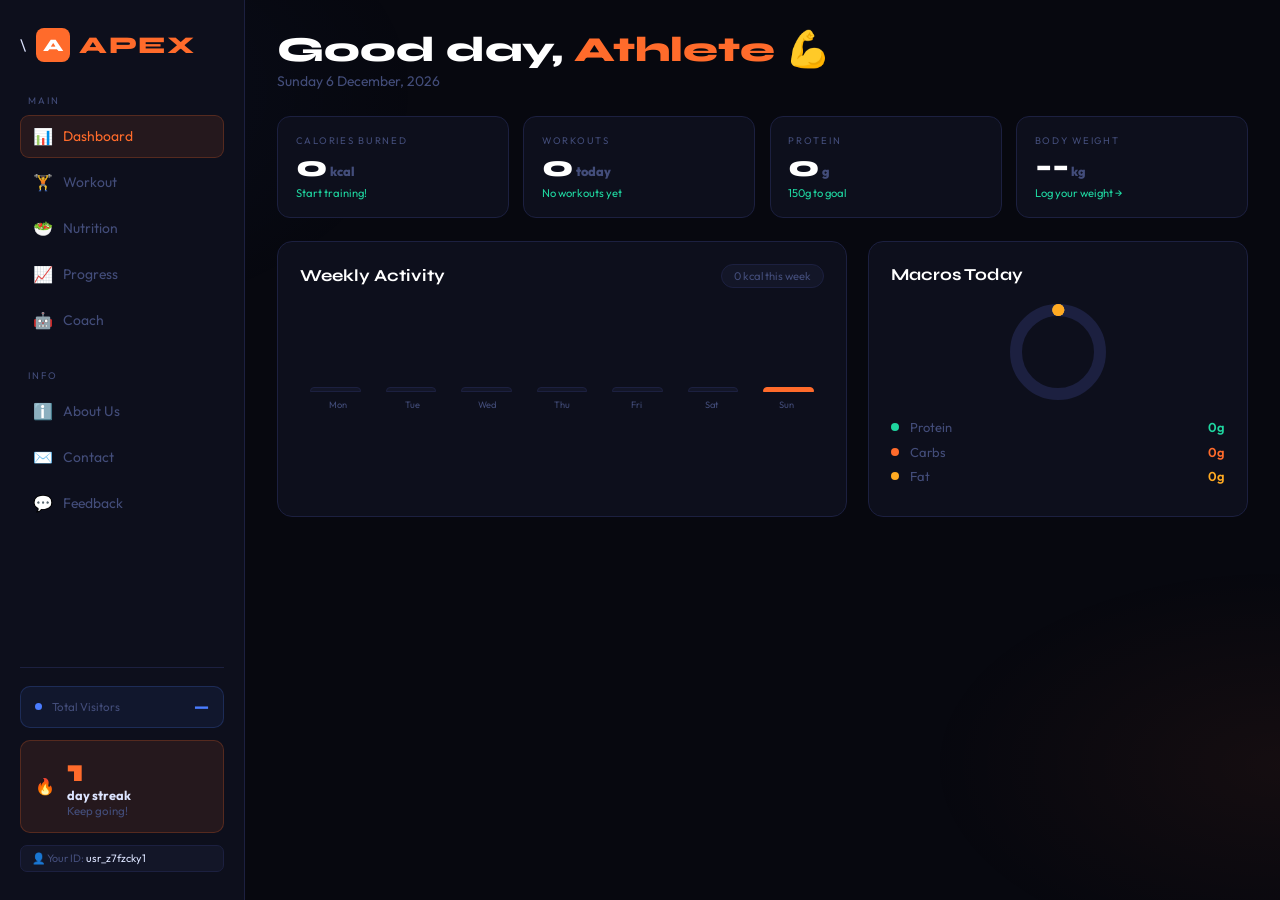
==== index.html @ ffc9f598 "Rename Apex.html to index.html" ====
<!DOCTYPE html>
<html lang="en">

<head>
  <meta charset="UTF-8">
  <meta name="viewport" content="width=device-width,initial-scale=1.0">
  <title>APEX — Fitness Tracker</title>
  <link
    href="https://fonts.googleapis.com/css2?family=Syne:wght@700;800&family=Outfit:wght@300;400;500;600&display=swap"
    rel="stylesheet">
  <link rel="stylesheet" href="Apex.css"> 
</head>

<body>

  <div class="mob-bar">
    <div class="mob-logo">APEX</div>
    <button class="mob-btn" onclick="toggleSb()">☰</button>
  </div>
  <div class="overlay" id="overlay" onclick="toggleSb()"></div>

  <div class="app">
    <aside class="sb" id="sb">
      <div class="logo">
        \
        <div class="logo-box">A</div>
        <div class="logo-txt">APEX</div>
      </div>

      <div class="nav-grp">
        <div class="nav-lbl">Main</div>
        <div class="ni on" onclick="go('dash',this)"><span class="ni-ico">📊</span>Dashboard</div>
        <div class="ni" onclick="go('workout',this)"><span class="ni-ico">🏋️</span>Workout</div>
        <div class="ni" onclick="go('nutrition',this)"><span class="ni-ico">🥗</span>Nutrition</div>
        <div class="ni" onclick="go('progress',this)"><span class="ni-ico">📈</span>Progress</div>
        <div class="ni" onclick="go('coach',this)"><span class="ni-ico">🤖</span>Coach</div>
      </div>
      <div class="nav-grp">
        <div class="nav-lbl">Info</div>
        <div class="ni" onclick="go('about',this)"><span class="ni-ico">ℹ️</span>About Us</div>
        <div class="ni" onclick="go('contact',this)"><span class="ni-ico">✉️</span>Contact</div>
        <div class="ni" onclick="go('feedback',this)"><span class="ni-ico">💬</span>Feedback</div>
      </div>

      <div class="sb-footer">
        <!-- Visitor Counter -->
        <div class="vis-box">
          <div class="vis-dot"></div>
          <div style="flex:1;font-size:.72rem;">Total Visitors</div>
          <div class="vis-num" id="visCount">—</div>
        </div>
        <!-- Streak -->
        <div class="streak-box">
          <div>🔥</div>
          <div>
            <div class="streak-num" id="streakNum">0</div>
            <div class="streak-info"><strong>day streak</strong>Keep going!</div>
          </div>
        </div>
        <!-- User ID tag -->
        <div class="user-tag">👤 Your ID: <span id="userIdTag">...</span></div>
      </div>
    </aside>

    <main class="main">

      <!-- ═══════ DASHBOARD ═══════ -->
      <div class="page on" id="pg-dash">
        <div class="pg-title">Good day, <em>Athlete</em> 💪</div>
        <div class="pg-sub" id="dashDate"></div>
        <div class="stats4">
          <div class="sc">
            <div class="sc-lbl">Calories Burned</div>
            <div class="sc-val" id="sc-cal">0<span class="u"> kcal</span></div>
            <div class="sc-note" id="sc-cal-n">Start training!</div>
          </div>
          <div class="sc">
            <div class="sc-lbl">Workouts</div>
            <div class="sc-val" id="sc-wo">0<span class="u"> today</span></div>
            <div class="sc-note" id="sc-wo-n">No workouts yet</div>
          </div>
          <div class="sc">
            <div class="sc-lbl">Protein</div>
            <div class="sc-val" id="sc-prot">0<span class="u"> g</span></div>
            <div class="sc-note" id="sc-prot-n">150g to goal</div>
          </div>
          <div class="sc">
            <div class="sc-lbl">Body Weight</div>
            <div class="sc-val" id="sc-bw">--<span class="u"> kg</span></div>
            <div class="sc-note">Log your weight →</div>
          </div>
        </div>
        <div class="dash2">
          <div class="card">
            <div class="sec-hd">
              <div class="sec-title">Weekly Activity</div><span class="badge" id="weekTotal">0 kcal</span>
            </div>
            <div class="bars" id="weekBars"></div>
            <div class="day-row">
              <span>Mon</span><span>Tue</span><span>Wed</span><span>Thu</span><span>Fri</span><span>Sat</span><span>Sun</span>
            </div>
          </div>
          <div class="card">
            <div class="sec-title" style="margin-bottom:.75rem;">Macros Today</div>
            <div style="display:flex;justify-content:center;"><svg id="macroRing" width="110" height="110"
                viewBox="0 0 110 110"></svg></div>
            <div id="ringLabels" style="margin-top:.75rem;"></div>
          </div>
        </div>
      </div>

      <!-- ═══════ WORKOUT ═══════ -->
      <div class="page" id="pg-workout">
        <div class="pg-title">Workout <em>Log</em></div>
        <div class="pg-sub">Track exercises, sets, reps and weights</div>
        <div class="wg">
          <div class="card">
            <div class="sec-title" style="margin-bottom:1rem;">Add Exercise</div>
            <input class="inp" id="exName" placeholder="Exercise name (e.g. Bench Press)" list="exL"
              style="margin-bottom:.7rem;">
            <datalist id="exL">
              <option value="Bench Press">
              <option value="Squat">
              <option value="Deadlift">
              <option value="Pull-Up">
              <option value="Push-Up">
              <option value="Shoulder Press">
              <option value="Barbell Row">
              <option value="Running">
              <option value="Cycling">
              <option value="Plank">
            </datalist>
            <div class="g2" style="margin-bottom:.7rem;">
              <div><label class="lbl">Sets</label><input class="inp" id="exSets" type="number" placeholder="3" min="1">
              </div>
              <div><label class="lbl">Reps</label><input class="inp" id="exReps" type="number" placeholder="10" min="1">
              </div>
            </div>
            <div class="g2" style="margin-bottom:.7rem;">
              <div><label class="lbl">Weight (kg)</label><input class="inp" id="exWt" type="number" placeholder="60"
                  min="0" step=".5"></div>
              <div><label class="lbl">Category</label><select class="inp" id="exCat">
                  <option>💪 Strength</option>
                  <option>🏃 Cardio</option>
                  <option>🧘 Flexibility</option>
                  <option>⚡ HIIT</option>
                </select></div>
            </div>
            <button class="btn" onclick="addEx()" style="width:100%;justify-content:center;">＋ Add Exercise</button>
          </div>
          <div class="card">
            <div class="sec-hd">
              <div class="sec-title">Today's Log</div><span class="badge" id="calBurn">0 kcal</span>
            </div>
            <div id="exList">
              <div style="color:var(--mut);font-size:.84rem;text-align:center;padding:2rem 0;opacity:.6;">No exercises
                logged yet 🏋️</div>
            </div>
          </div>
        </div>
        <div class="card">
          <div class="sec-title" style="margin-bottom:.875rem;">Personal Records 🏆</div>
          <div id="prGrid" style="display:grid;grid-template-columns:repeat(auto-fill,minmax(130px,1fr));gap:.7rem;">
          </div>
        </div>
      </div>

      <!-- ═══════ NUTRITION ═══════ -->
      <div class="page" id="pg-nutrition">
        <div class="pg-title">Nutrition <em>Tracker</em></div>
        <div class="pg-sub">Type any food naturally — macros calculated instantly from built-in database <span class="api-badge">⚡ Instant</span></div>



        <div class="nut5">
          <div class="nc">
            <div class="nc-ico">🔥</div>
            <div class="nc-v" id="nutCal" style="color:var(--amb);">0</div>
            <div class="nc-l">Calories</div>
          </div>
          <div class="nc">
            <div class="nc-ico">🥩</div>
            <div class="nc-v" id="nutProt" style="color:var(--grn);">0g</div>
            <div class="nc-l">Protein</div>
          </div>
          <div class="nc">
            <div class="nc-ico">🍞</div>
            <div class="nc-v" id="nutCarb" style="color:var(--ora);">0g</div>
            <div class="nc-l">Carbs</div>
          </div>
          <div class="nc">
            <div class="nc-ico">🥑</div>
            <div class="nc-v" id="nutFat" style="color:var(--amb);">0g</div>
            <div class="nc-l">Fat</div>
          </div>
          <div class="nc" style="cursor:pointer;" onclick="addWater()">
            <div class="nc-ico">💧</div>
            <div class="nc-v" id="nutWater" style="color:#38bdf8;">0L</div>
            <div class="nc-l">Water (+250ml)</div>
          </div>
        </div>

        <div class="ng2">
          <div class="card">
            <div class="sec-hd">
              <div class="sec-title">Log Meal</div><span class="badge" id="nutApiStatus">No key set</span>
            </div>

            <!-- Food search (uses API) -->
            <div class="food-search-box">
              <label class="lbl">Search food (e.g. "2 eggs", "1 cup rice", "chicken sandwich")</label>
              <div style="display:flex;gap:.5rem;">
                <input class="inp" id="foodQuery" placeholder="Type any food or dish…"
                  onkeydown="if(event.key==='Enter')searchFood()" style="flex:1;">
                <button class="btn" id="searchBtn" onclick="searchFood()" style="white-space:nowrap;">🔍 Search</button>
              </div>
              <div class="food-results" id="foodResults"></div>
            </div>

            <div style="font-size:.72rem;color:var(--mut);margin:.5rem 0 .875rem;">— or fill manually —</div>

            <input class="inp" id="mealName" placeholder="Meal name" style="margin-bottom:.7rem;" list="mealL">
            <datalist id="mealL">
              <option value="Chicken & Rice">
              <option value="Oatmeal">
              <option value="Protein Shake">
              <option value="Eggs & Toast">
              <option value="Salad">
            </datalist>
            <div class="g2" style="margin-bottom:.7rem;">
              <div><label class="lbl">Calories</label><input class="inp" id="mealCal" type="number" placeholder="350">
              </div>
              <div><label class="lbl">Protein (g)</label><input class="inp" id="mealProt" type="number"
                  placeholder="30"></div>
            </div>
            <div class="g2" style="margin-bottom:.7rem;">
              <div><label class="lbl">Carbs (g)</label><input class="inp" id="mealCarb" type="number" placeholder="40">
              </div>
              <div><label class="lbl">Fat (g)</label><input class="inp" id="mealFat" type="number" placeholder="8">
              </div>
            </div>
            <button class="btn" onclick="addMeal()" style="width:100%;justify-content:center;">＋ Log Meal</button>
          </div>

          <div class="card">
            <div class="sec-hd">
              <div class="sec-title">Today's Meals</div><span class="badge" id="mealCount">0 meals</span>
            </div>
            <div id="mealList">
              <div style="color:var(--mut);font-size:.84rem;opacity:.6;text-align:center;padding:1.5rem 0;">No meals
                logged 🥗</div>
            </div>
            <div style="margin-top:1rem;">
              <div
                style="font-size:.72rem;color:var(--mut);text-transform:uppercase;letter-spacing:.12em;margin-bottom:.65rem;">
                Macro Balance</div>
              <div id="macroBars"></div>
            </div>
          </div>
        </div>
      </div>

      <!-- ═══════ PROGRESS ═══════ -->
      <div class="page" id="pg-progress">
        <div class="pg-title">Your <em>Progress</em></div>
        <div class="pg-sub">Body weight trends and personal bests</div>
        <div class="pg2">
          <div class="card">
            <div class="sec-hd">
              <div class="sec-title">Body Weight</div><span class="badge" id="bwBadge">-- kg</span>
            </div>
            <svg id="wSvg" viewBox="0 0 360 120" style="width:100%;height:120px;" preserveAspectRatio="none"></svg>
            <div style="display:flex;gap:.7rem;margin-top:.7rem;">
              <input class="inp" id="bwInp" type="number" placeholder="Today's weight (kg)" step=".1" min="30" max="300"
                style="flex:1;">
              <button class="btn" onclick="logW()">Log</button>
            </div>
          </div>
          <div class="card">
            <div class="sec-title" style="margin-bottom:.875rem;">Personal Bests</div>
            <div id="pbList">
              <div style="color:var(--mut);font-size:.84rem;opacity:.6;">Log workouts to set records 🏆</div>
            </div>
          </div>
        </div>
        <div class="card">
          <div class="sec-hd">
            <div class="sec-title">Session History</div><span class="badge" id="totalSess">0 sessions</span>
          </div>
          <div id="sessGrid"
            style="display:grid;grid-template-columns:repeat(auto-fill,minmax(105px,1fr));gap:.7rem;margin-top:.5rem;">
          </div>
        </div>
      </div>

      <!-- ═══════ COACH ═══════ -->
      <div class="page" id="pg-coach">
        <div class="pg-title">APEX <em>Coach</em></div>
        <div class="pg-sub">Smart guidance based on your logged data</div>
        <div class="coach-wrap">
          <div class="chat-box">
            <div class="chat-hd">
              <div class="ai-av">🤖</div>
              <div>
                <div class="ai-nm">APEX Coach</div>
                <div class="ai-st">Ready to help</div>
              </div>
            </div>
            <div class="chat-msgs" id="chatMsgs">
              <div class="msg a">
                <div class="bub">Hey! I'm your APEX Coach 💪 Ask me anything about your workouts, nutrition, progress,
                  or motivation. I use your real data!</div>
                <div class="msg-t">Just now</div>
              </div>
            </div>
            <div class="qps">
              <button class="qp" onclick="ask('Give me a workout plan for today')">📋 Today's plan</button>
              <button class="qp" onclick="ask('How is my nutrition today?')">🥗 Nutrition check</button>
              <button class="qp" onclick="ask('How can I improve my progress?')">📈 Tips</button>
              <button class="qp" onclick="ask('Motivate me!')">🔥 Motivate me</button>
              <button class="qp" onclick="ask('Am I drinking enough water?')">💧 Water check</button>
              <button class="qp" onclick="ask('What is my strongest exercise?')">🏆 Strongest lift</button>
            </div>
            <div class="chat-inp-row">
              <input id="chatInp" placeholder="Ask your coach…" onkeydown="if(event.key==='Enter')ask()">
              <button class="send-btn" onclick="ask()">➤</button>
            </div>
          </div>
          <div style="display:flex;flex-direction:column;gap:1rem;">
            <div class="tip-card">
              <div class="tip-lbl">💡 Daily Tip</div>
              <div class="tip-txt" id="dailyTip">Loading…</div>
            </div>
            <div class="card">
              <div
                style="font-size:.65rem;letter-spacing:.15em;color:var(--mut);text-transform:uppercase;margin-bottom:.75rem;">
                Today's Checklist</div>
              <div id="checks"></div>
            </div>
            <div class="card-sm">
              <div
                style="font-size:.65rem;letter-spacing:.15em;color:var(--mut);text-transform:uppercase;margin-bottom:.55rem;">
                Quick Stats</div>
              <div id="quickStats" style="font-size:.77rem;color:var(--mut);line-height:2.1;"></div>
            </div>
          </div>
        </div>
      </div>

      <!-- ═══════ ABOUT ═══════ -->
      <div class="page" id="pg-about">
        <div class="ah">
          <div class="ah-tag">🚀 Chitkara University · BE 2025</div>
          <div class="ah-title">Train Smarter,<br><em>Achieve More</em></div>
          <div class="ah-sub">APEX is a complete fitness tracking platform combining workout logging, smart nutrition
            analysis powered by real food APIs, body weight monitoring, and an intelligent coach.</div>
        </div>
        <div class="ab2">
          <div class="card">
            <div style="font-size:1.8rem;margin-bottom:.7rem;">🎯</div>
            <div class="sec-title" style="margin-bottom:.65rem;">Our Objective</div>
            <p style="font-size:.84rem;color:var(--mut);line-height:1.75;">APEX was built to make elite fitness tracking
              accessible to everyone. By keeping workouts, nutrition, and insights in one place, you identify patterns,
              break plateaus, and hit goals faster — without needing a personal trainer.</p>
          </div>
          <div class="card">
            <div style="font-size:1.8rem;margin-bottom:.7rem;">⚡</div>
            <div class="sec-title" style="margin-bottom:.65rem;">What Makes APEX Different</div>
            <div style="display:flex;flex-direction:column;gap:.6rem;">
              <div style="display:flex;gap:.7rem;font-size:.81rem;color:var(--mut);align-items:flex-start;">
                <div
                  style="width:7px;height:7px;border-radius:50%;background:var(--ora);margin-top:.38rem;flex-shrink:0;">
                </div>
                <div><strong style="color:var(--txt);">AI Nutrition Engine</strong> — Type "2 eggs and toast" and macros auto-fill instantly via Claude AI.</div>
              </div>
              <div style="display:flex;gap:.7rem;font-size:.81rem;color:var(--mut);align-items:flex-start;">
                <div
                  style="width:7px;height:7px;border-radius:50%;background:var(--ora);margin-top:.38rem;flex-shrink:0;">
                </div>
                <div><strong style="color:var(--txt);">Per-User Data</strong> — Each user has isolated data via a unique
                  browser ID.</div>
              </div>
              <div style="display:flex;gap:.7rem;font-size:.81rem;color:var(--mut);align-items:flex-start;">
                <div
                  style="width:7px;height:7px;border-radius:50%;background:var(--ora);margin-top:.38rem;flex-shrink:0;">
                </div>
                <div><strong style="color:var(--txt);">Live Visitor Count</strong> — Real-time global visitor counter
                  via CounterAPI.</div>
              </div>
              <div style="display:flex;gap:.7rem;font-size:.81rem;color:var(--mut);align-items:flex-start;">
                <div
                  style="width:7px;height:7px;border-radius:50%;background:var(--ora);margin-top:.38rem;flex-shrink:0;">
                </div>
                <div><strong style="color:var(--txt);">Privacy First</strong> — No account, no signup. All data stays in
                  your browser.</div>
              </div>
            </div>
          </div>
        </div>
        <div class="sec-title" style="margin-bottom:.9rem;">Core Features</div>
        <div class="feat6">
          <div class="fc">
            <div class="fc-ico">📊</div>
            <div class="fc-ttl">Smart Dashboard</div>
            <div class="fc-dsc">Live stats for calories, workouts, protein, and body weight updated as you log.</div>
          </div>
          <div class="fc">
            <div class="fc-ico">🏋️</div>
            <div class="fc-ttl">Workout Logger</div>
            <div class="fc-dsc">Log any exercise with sets, reps, weight. Auto-estimates calories, tracks PRs.</div>
          </div>
          <div class="fc">
            <div class="fc-ico">🥗</div>
            <div class="fc-ttl">Auto-Nutrition</div>
            <div class="fc-dsc">Powered by Claude AI — type natural language and get instant macro breakdowns.</div>
          </div>
          <div class="fc">
            <div class="fc-ico">📈</div>
            <div class="fc-ttl">Progress Analytics</div>
            <div class="fc-dsc">Weight trend chart, personal best leaderboard, and session history.</div>
          </div>
          <div class="fc">
            <div class="fc-ico">🤖</div>
            <div class="fc-ttl">Smart Coach</div>
            <div class="fc-dsc">Rule-based coach that reads your real data and gives personalised advice.</div>
          </div>
          <div class="fc">
            <div class="fc-ico">👥</div>
            <div class="fc-ttl">Visitor Counter</div>
            <div class="fc-dsc">Real-time global visit count via CounterAPI. Each user gets isolated data.</div>
          </div>
        </div>
        <div class="sec-title" style="margin-bottom:.9rem;">The Team</div>
        <div class="team2">
          <div class="tc">
            <div class="tc-av" style="background:var(--ora);">L</div>
            <div class="tc-nm">Lakshay</div>
            <div class="tc-role">Developer · Co-Founder</div>
            <div class="tc-desc">Chitkara University, BE 2025. UI architecture, API integration, and core tracking.
            </div>
          </div>
          <div class="tc">
            <div class="tc-av" style="background:var(--blu);">K</div>
            <div class="tc-nm">Keshav</div>
            <div class="tc-role">Developer · Co-Founder</div>
            <div class="tc-desc">Chitkara University, BE 2025. Nutrition engine, progress analytics, and data layer.
            </div>
          </div>
        </div>
      </div>

      <!-- ═══════ CONTACT ═══════ -->
      <div class="page" id="pg-contact">
        <div class="pg-title">Contact <em>Us</em></div>
        <div class="pg-sub">Questions, bugs, or ideas — we'd love to hear from you</div>
        <div class="cg">
          <div class="card">
            <div class="sec-title" style="margin-bottom:1rem;">Reach Out Directly</div>
            <div class="cperson">
              <div class="c-av" style="background:var(--ora);">L</div>
              <div style="flex:1;">
                <div class="c-nm">Lakshay</div>
                <div class="c-role">Developer & Co-Founder</div><a class="c-mail"
                  href="mailto:lakshay1143.be25@chitkarauniversity.edu.in">lakshay1143.be25@chitkarauniversity.edu.in</a>
              </div>
              <a class="btn" href="mailto:lakshay1143.be25@chitkarauniversity.edu.in"
                style="text-decoration:none;font-size:.78rem;padding:.55rem 1rem;">✉ Email</a>
            </div>
            <div class="cperson">
              <div class="c-av" style="background:var(--blu);">K</div>
              <div style="flex:1;">
                <div class="c-nm">Keshav</div>
                <div class="c-role">Developer & Co-Founder</div><a class="c-mail"
                  href="mailto:keshav1130.be25@chitkarauniversity.edu.in">keshav1130.be25@chitkarauniversity.edu.in</a>
              </div>
              <a class="btn" href="mailto:keshav1130.be25@chitkarauniversity.edu.in"
                style="text-decoration:none;font-size:.78rem;padding:.55rem 1rem;">✉ Email</a>
            </div>
          </div>
          <div>
            <div class="ci-row">
              <div class="ci-ico">🏫</div>
              <div>
                <div class="ci-lbl">Institution</div>
                <div class="ci-val">Chitkara University</div>
                <div class="ci-sub">Bachelor of Engineering, Batch 2025</div>
              </div>
            </div>
            <div class="ci-row">
              <div class="ci-ico">⏱️</div>
              <div>
                <div class="ci-lbl">Response Time</div>
                <div class="ci-val">Within 24 hours</div>
                <div class="ci-sub">We respond to every message personally</div>
              </div>
            </div>
            <div class="ci-row">
              <div class="ci-ico">🐛</div>
              <div>
                <div class="ci-lbl">Found a Bug?</div>
                <div class="ci-val">Report It</div>
                <div class="ci-sub">Email us with a description</div>
              </div>
            </div>
            <div class="ci-row">
              <div class="ci-ico">💡</div>
              <div>
                <div class="ci-lbl">Feature Request</div>
                <div class="ci-val">We're Listening</div>
                <div class="ci-sub">Your ideas shape APEX's roadmap</div>
              </div>
            </div>
          </div>
        </div>
      </div>

      <!-- ═══════ FEEDBACK ═══════ -->
      <div class="page" id="pg-feedback">
        <div class="pg-title">Your <em>Feedback</em></div>
        <div class="pg-sub">Every opinion helps us improve APEX</div>
        <div class="fbl">
          <div class="card" style="flex:1;">
            <div class="sec-title" style="margin-bottom:1rem;">Share Your Experience</div>
            <label class="lbl" style="letter-spacing:.12em;text-transform:uppercase;">Rating</label>
            <div class="stars" id="starRow"><span class="star" onclick="rate(1)" data-v="1">★</span><span class="star"
                onclick="rate(2)" data-v="2">★</span><span class="star" onclick="rate(3)" data-v="3">★</span><span
                class="star" onclick="rate(4)" data-v="4">★</span><span class="star" onclick="rate(5)"
                data-v="5">★</span></div>
            <div class="s-lbl" id="rateLbl">Click to rate</div>
            <div style="height:.875rem;"></div>
            <label class="lbl" style="letter-spacing:.12em;text-transform:uppercase;">Category</label>
            <div class="chips" id="catChips">
              <div class="chip on" onclick="pickCat(this,'General')">💬 General</div>
              <div class="chip" onclick="pickCat(this,'Bug')">🐛 Bug</div>
              <div class="chip" onclick="pickCat(this,'Feature')">💡 Feature</div>
              <div class="chip" onclick="pickCat(this,'UI/UX')">🎨 UI/UX</div>
            </div>
            <input class="inp" id="fbName" placeholder="Your name (optional)" style="margin-bottom:.7rem;">
            <textarea class="inp" id="fbMsg" placeholder="Tell us what you think…"
              style="height:110px;resize:vertical;margin-bottom:1rem;"></textarea>
            <button class="btn" onclick="submitFb()" style="width:100%;justify-content:center;">🚀 Submit
              Feedback</button>
          </div>
          <div style="display:flex;flex-direction:column;gap:1rem;width:265px;flex-shrink:0;">
            <div class="card" style="background:var(--ora2);border-color:var(--ora3);">
              <div
                style="font-size:.62rem;letter-spacing:.18em;color:var(--ora);text-transform:uppercase;margin-bottom:.45rem;">
                Why It Matters</div>
              <p style="font-size:.82rem;line-height:1.7;color:var(--txt);">APEX is a student project built with real
                passion. Your feedback shapes what gets built next.</p>
            </div>
            <div class="card">
              <div
                style="font-size:.65rem;letter-spacing:.15em;color:var(--mut);text-transform:uppercase;margin-bottom:.7rem;">
                Recent Submissions</div>
              <div id="fbLog">
                <div style="color:var(--mut);font-size:.78rem;opacity:.7;">No submissions yet.</div>
              </div>
            </div>
            <div class="card">
              <div
                style="font-size:.65rem;letter-spacing:.15em;color:var(--mut);text-transform:uppercase;margin-bottom:.7rem;">
                Recommend APEX?</div>
              <div style="display:flex;gap:.65rem;"><button class="btn"
                  style="flex:1;justify-content:center;font-size:.8rem;" onclick="poll('y')">👍 Yes</button><button
                  class="btn-ghost" style="flex:1;font-size:.8rem;" onclick="poll('n')">👎 No</button></div>
              <div id="pollRes" style="margin-top:.55rem;font-size:.74rem;color:var(--mut);text-align:center;"></div>
            </div>
          </div>
        </div>
      </div>

    </main>
  </div>

  <div class="toast" id="toast"></div>

  <script src="Apex.js"></script>
</body>

                </html>
---- Apex.css ----
:root {
      --bg: #07080f;
      --s1: #0d0f1c;
      --s2: #131628;
      --bdr: #1c2040;
      --ora: #ff6b2b;
      --ora2: rgba(255, 107, 43, .1);
      --ora3: rgba(255, 107, 43, .22);
      --blu: #4a7cff;
      --grn: #1fd6a0;
      --red: #ff3d5a;
      --amb: #ffaa22;
      --txt: #dce4ff;
      --mut: #434d7a;
      --wht: #fff;
    }

    * {
      box-sizing: border-box;
      margin: 0;
      padding: 0;
    }

    html {
      scroll-behavior: smooth;
    }

    body {
      background: var(--bg);
      color: var(--txt);
      font-family: 'Outfit', sans-serif;
      min-height: 100vh;
      overflow-x: hidden;
    }

    body::before {
      content: '';
      position: fixed;
      inset: 0;
      background: radial-gradient(ellipse 60% 50% at 0% 10%, rgba(74, 124, 255, .06), transparent 55%), radial-gradient(ellipse 50% 40% at 100% 85%, rgba(255, 107, 43, .06), transparent 55%);
      pointer-events: none;
      z-index: 0;
    }

    .app {
      position: relative;
      z-index: 1;
      display: grid;
      grid-template-columns: 245px 1fr;
      min-height: 100vh;
    }

    @media(max-width:860px) {
      .app {
        grid-template-columns: 1fr;
      }
    }

    .sb {
      background: var(--s1);
      border-right: 1px solid var(--bdr);
      padding: 1.75rem 1.25rem;
      display: flex;
      flex-direction: column;
      position: sticky;
      top: 0;
      height: 100vh;
      overflow-y: auto;
    }

    .logo {
      display: flex;
      align-items: center;
      gap: .6rem;
      margin-bottom: 2rem;
    }

    .logo-box {
      width: 34px;
      height: 34px;
      background: var(--ora);
      border-radius: 8px;
      display: flex;
      align-items: center;
      justify-content: center;
      font-family: 'Syne';
      font-size: 1.1rem;
      font-weight: 800;
      color: #fff;
    }

    .logo-txt {
      font-family: 'Syne';
      font-size: 1.5rem;
      font-weight: 800;
      color: var(--ora);
      letter-spacing: .06em;
    }

    .nav-grp {
      margin-bottom: 1.5rem;
    }

    .nav-lbl {
      font-size: .6rem;
      letter-spacing: .22em;
      color: var(--mut);
      text-transform: uppercase;
      margin-bottom: .55rem;
      padding-left: .5rem;
    }

    .ni {
      display: flex;
      align-items: center;
      gap: .65rem;
      padding: .65rem .75rem;
      border-radius: 9px;
      cursor: pointer;
      transition: .18s;
      font-size: .87rem;
      color: var(--mut);
      border: 1px solid transparent;
      margin-bottom: .2rem;
    }

    .ni:hover {
      background: var(--ora2);
      color: var(--txt);
    }

    .ni.on {
      background: var(--ora2);
      color: var(--ora);
      border-color: var(--ora3);
    }

    .ni-ico {
      font-size: 1rem;
      width: 20px;
      text-align: center;
    }

    .sb-footer {
      margin-top: auto;
      padding-top: 1.1rem;
      border-top: 1px solid var(--bdr);
      display: flex;
      flex-direction: column;
      gap: .75rem;
    }

    .streak-box {
      background: var(--ora2);
      border: 1px solid var(--ora3);
      border-radius: 10px;
      padding: .875rem;
      display: flex;
      align-items: center;
      gap: .75rem;
    }

    .streak-num {
      font-family: 'Syne';
      font-size: 2rem;
      font-weight: 800;
      color: var(--ora);
      line-height: 1;
    }

    .streak-info {
      font-size: .72rem;
      color: var(--mut);
    }

    .streak-info strong {
      color: var(--txt);
      display: block;
      font-size: .8rem;
    }

    /* visitor counter pill */
    .vis-box {
      background: rgba(74, 124, 255, .08);
      border: 1px solid rgba(74, 124, 255, .2);
      border-radius: 10px;
      padding: .65rem .875rem;
      display: flex;
      align-items: center;
      gap: .6rem;
      font-size: .78rem;
      color: var(--mut);
    }

    .vis-dot {
      width: 7px;
      height: 7px;
      border-radius: 50%;
      background: var(--blu);
      animation: bl 1.5s infinite;
      flex-shrink: 0;
    }

    .vis-num {
      font-family: 'Syne';
      font-size: 1rem;
      font-weight: 800;
      color: var(--blu);
    }

    @keyframes bl {

      0%,
      100% {
        opacity: 1
      }

      50% {
        opacity: .2
      }
    }

    /* user tag */
    .user-tag {
      font-size: .67rem;
      color: var(--mut);
      background: var(--s2);
      border: 1px solid var(--bdr);
      border-radius: 7px;
      padding: .35rem .7rem;
      word-break: break-all;
    }

    .user-tag span {
      color: var(--txt);
    }

    .mob-bar {
      display: none;
      position: fixed;
      top: 0;
      left: 0;
      right: 0;
      z-index: 50;
      background: rgba(7, 8, 15, .9);
      backdrop-filter: blur(12px);
      border-bottom: 1px solid var(--bdr);
      padding: .75rem 1.25rem;
      align-items: center;
      justify-content: space-between;
    }

    .mob-logo {
      font-family: 'Syne';
      font-size: 1.3rem;
      font-weight: 800;
      color: var(--ora);
    }

    .mob-btn {
      background: none;
      border: 1px solid var(--bdr);
      color: var(--txt);
      padding: 5px 11px;
      border-radius: 7px;
      cursor: pointer;
      font-size: .95rem;
    }

    .overlay {
      display: none;
      position: fixed;
      inset: 0;
      background: rgba(0, 0, 0, .55);
      z-index: 45;
    }

    .overlay.show {
      display: block;
    }

    @media(max-width:860px) {
      .mob-bar {
        display: flex;
      }

      .sb {
        position: fixed;
        left: -245px;
        top: 0;
        height: 100vh;
        z-index: 50;
        transition: left .25s;
      }

      .sb.open {
        left: 0;
      }

      .main {
        padding-top: 56px;
      }

      .app {
        grid-template-columns: 1fr;
      }
    }

    .main {
      padding: 2rem;
      overflow-y: auto;
    }

    @media(max-width:580px) {
      .main {
        padding: 1rem;
      }
    }

    .page {
      display: none;
      animation: up .3s ease both;
    }

    .page.on {
      display: block;
    }

    @keyframes up {
      from {
        opacity: 0;
        transform: translateY(12px)
      }

      to {
        opacity: 1;
        transform: translateY(0)
      }
    }

    .card {
      background: var(--s1);
      border: 1px solid var(--bdr);
      border-radius: 15px;
      padding: 1.4rem;
    }

    .card-sm {
      background: var(--s2);
      border: 1px solid var(--bdr);
      border-radius: 11px;
      padding: .95rem;
    }

    .pg-title {
      font-family: 'Syne';
      font-size: 2.2rem;
      font-weight: 800;
      color: var(--wht);
      line-height: 1.05;
      margin-bottom: .2rem;
    }

    .pg-title em {
      color: var(--ora);
      font-style: normal;
    }

    .pg-sub {
      color: var(--mut);
      font-size: .87rem;
      margin-bottom: 1.6rem;
    }

    .sec-hd {
      display: flex;
      align-items: center;
      justify-content: space-between;
      margin-bottom: .9rem;
    }

    .sec-title {
      font-family: 'Syne';
      font-size: 1.05rem;
      font-weight: 700;
      color: var(--wht);
    }

    .badge {
      background: var(--s2);
      border: 1px solid var(--bdr);
      color: var(--mut);
      font-size: .7rem;
      padding: .25rem .75rem;
      border-radius: 100px;
    }

    .inp {
      background: var(--s2);
      border: 1px solid var(--bdr);
      color: var(--txt);
      padding: .68rem .9rem;
      border-radius: 9px;
      font-family: 'Outfit';
      font-size: .86rem;
      outline: none;
      transition: border-color .2s;
      width: 100%;
    }

    .inp:focus {
      border-color: var(--ora3);
    }

    select.inp option {
      background: var(--s1);
    }

    .btn {
      background: var(--ora);
      color: #fff;
      border: none;
      padding: .68rem 1.3rem;
      border-radius: 9px;
      font-family: 'Outfit';
      font-size: .87rem;
      font-weight: 600;
      cursor: pointer;
      transition: .18s;
      display: inline-flex;
      align-items: center;
      gap: .4rem;
    }

    .btn:hover {
      background: #ff8450;
      transform: translateY(-1px);
    }

    .btn:disabled {
      opacity: .5;
      cursor: not-allowed;
      transform: none;
    }

    .btn-ghost {
      background: transparent;
      border: 1px solid var(--bdr);
      color: var(--mut);
      padding: .68rem 1.2rem;
      border-radius: 9px;
      font-family: 'Outfit';
      font-size: .87rem;
      cursor: pointer;
      transition: .18s;
    }

    .btn-ghost:hover {
      border-color: var(--ora3);
      color: var(--txt);
    }

    .g2 {
      display: grid;
      grid-template-columns: 1fr 1fr;
      gap: .7rem;
    }

    .lbl {
      font-size: .7rem;
      color: var(--mut);
      display: block;
      margin-bottom: .3rem;
    }

    /* SETUP BANNER */
    .setup-banner {
      background: rgba(255, 107, 43, .07);
      border: 1px solid var(--ora3);
      border-radius: 12px;
      padding: 1rem 1.25rem;
      margin-bottom: 1.5rem;
      display: flex;
      align-items: flex-start;
      gap: .875rem;
    }

    .setup-banner.hidden {
      display: none;
    }

    .setup-ico {
      font-size: 1.4rem;
      flex-shrink: 0;
    }

    .setup-title {
      font-weight: 600;
      color: var(--ora);
      font-size: .88rem;
      margin-bottom: .25rem;
    }

    .setup-txt {
      font-size: .78rem;
      color: var(--mut);
      line-height: 1.6;
    }

    .setup-txt a {
      color: var(--ora);
      text-decoration: none;
    }

    .setup-txt a:hover {
      text-decoration: underline;
    }

    /* DASHBOARD */
    .stats4 {
      display: grid;
      grid-template-columns: repeat(4, 1fr);
      gap: .9rem;
      margin-bottom: 1.4rem;
    }

    @media(max-width:1050px) {
      .stats4 {
        grid-template-columns: repeat(2, 1fr);
      }
    }

    .sc {
      background: var(--s1);
      border: 1px solid var(--bdr);
      border-radius: 13px;
      padding: 1.1rem;
      transition: border-color .2s;
    }

    .sc:hover {
      border-color: var(--ora3);
    }

    .sc-lbl {
      font-size: .6rem;
      letter-spacing: .18em;
      color: var(--mut);
      text-transform: uppercase;
      margin-bottom: .35rem;
    }

    .sc-val {
      font-family: 'Syne';
      font-size: 1.85rem;
      font-weight: 800;
      color: var(--wht);
      line-height: 1;
    }

    .sc-val .u {
      font-size: .8rem;
      color: var(--mut);
      font-family: 'Outfit';
    }

    .sc-note {
      font-size: .7rem;
      margin-top: .25rem;
      color: var(--grn);
    }

    .dash2 {
      display: grid;
      grid-template-columns: 3fr 2fr;
      gap: 1.3rem;
    }

    @media(max-width:960px) {
      .dash2 {
        grid-template-columns: 1fr;
      }
    }

    .bars {
      display: flex;
      align-items: flex-end;
      gap: 5px;
      height: 90px;
      margin: .75rem 0 .4rem;
    }

    .bc {
      flex: 1;
      display: flex;
      align-items: flex-end;
      justify-content: center;
      height: 100%;
    }

    .bf {
      width: 75%;
      border-radius: 4px 4px 0 0;
      background: var(--s2);
      border: 1px solid var(--bdr);
      transition: .3s;
      min-height: 5px;
    }

    .bf.now {
      background: var(--ora);
      border-color: var(--ora);
    }

    .day-row {
      display: flex;
      justify-content: space-between;
    }

    .day-row span {
      flex: 1;
      text-align: center;
      font-size: .58rem;
      color: var(--mut);
    }

    .rr {
      display: flex;
      align-items: center;
      gap: .7rem;
      margin-bottom: .55rem;
      font-size: .81rem;
    }

    .rr-dot {
      width: 8px;
      height: 8px;
      border-radius: 50%;
      flex-shrink: 0;
    }

    .rr-nm {
      color: var(--mut);
      flex: 1;
    }

    /* WORKOUT */
    .wg {
      display: grid;
      grid-template-columns: 1fr 1fr;
      gap: 1.3rem;
      margin-bottom: 1.3rem;
    }

    @media(max-width:780px) {
      .wg {
        grid-template-columns: 1fr;
      }
    }

    .ex-item {
      background: var(--s2);
      border: 1px solid var(--bdr);
      border-radius: 9px;
      padding: .85rem;
      display: flex;
      align-items: center;
      gap: .85rem;
      margin-bottom: .55rem;
      transition: border-color .18s;
    }

    .ex-item:hover {
      border-color: var(--ora3);
    }

    .ex-ico {
      width: 34px;
      height: 34px;
      border-radius: 7px;
      background: var(--ora2);
      display: flex;
      align-items: center;
      justify-content: center;
      font-size: 1rem;
      flex-shrink: 0;
    }

    .ex-n {
      font-size: .86rem;
      font-weight: 500;
    }

    .ex-m {
      font-size: .72rem;
      color: var(--mut);
    }

    .ex-k {
      font-size: .76rem;
      color: var(--ora);
      margin-left: auto;
      white-space: nowrap;
    }

    .del {
      background: none;
      border: none;
      color: var(--mut);
      cursor: pointer;
      padding: 3px 6px;
      border-radius: 5px;
      transition: .15s;
      font-size: .85rem;
    }

    .del:hover {
      color: var(--red);
      background: rgba(255, 61, 90, .1);
    }

    /* NUTRITION */
    .nut5 {
      display: grid;
      grid-template-columns: repeat(5, 1fr);
      gap: .8rem;
      margin-bottom: 1.3rem;
    }

    @media(max-width:900px) {
      .nut5 {
        grid-template-columns: repeat(3, 1fr);
      }
    }

    @media(max-width:480px) {
      .nut5 {
        grid-template-columns: repeat(2, 1fr);
      }
    }

    .nc {
      background: var(--s2);
      border: 1px solid var(--bdr);
      border-radius: 11px;
      padding: .9rem;
      text-align: center;
    }

    .nc-ico {
      font-size: 1.3rem;
      margin-bottom: .25rem;
    }

    .nc-v {
      font-family: 'Syne';
      font-size: 1.4rem;
      font-weight: 800;
      line-height: 1;
    }

    .nc-l {
      font-size: .62rem;
      color: var(--mut);
      margin-top: .18rem;
    }

    .ng2 {
      display: grid;
      grid-template-columns: 1fr 1fr;
      gap: 1.3rem;
    }

    @media(max-width:700px) {
      .ng2 {
        grid-template-columns: 1fr;
      }
    }

    .mbr {
      display: flex;
      align-items: center;
      gap: .7rem;
      margin-bottom: .6rem;
    }

    .mbr-nm {
      font-size: .76rem;
      color: var(--mut);
      width: 65px;
    }

    .mbr-tr {
      flex: 1;
      height: 6px;
      background: var(--bdr);
      border-radius: 100px;
      overflow: hidden;
    }

    .mbr-fi {
      height: 100%;
      border-radius: 100px;
      transition: width .5s;
    }

    /* food search */
    .food-search-box {
      position: relative;
      margin-bottom: .75rem;
    }

    .food-results {
      position: absolute;
      top: 100%;
      left: 0;
      right: 0;
      background: var(--s1);
      border: 1px solid var(--bdr);
      border-radius: 9px;
      z-index: 20;
      max-height: 200px;
      overflow-y: auto;
      display: none;
    }

    .food-results.show {
      display: block;
    }

    .food-result-item {
      padding: .65rem .9rem;
      cursor: pointer;
      font-size: .84rem;
      border-bottom: 1px solid var(--bdr);
      transition: .15s;
    }

    .food-result-item:last-child {
      border-bottom: none;
    }

    .food-result-item:hover {
      background: var(--s2);
      color: var(--ora);
    }

    .food-result-name {
      font-weight: 500;
    }

    .food-result-meta {
      font-size: .7rem;
      color: var(--mut);
    }

    .fetch-spinner {
      display: inline-block;
      width: 14px;
      height: 14px;
      border: 2px solid var(--bdr);
      border-top-color: var(--ora);
      border-radius: 50%;
      animation: spin .7s linear infinite;
      vertical-align: middle;
      margin-right: .4rem;
    }

    @keyframes spin {
      to {
        transform: rotate(360deg)
      }
    }

    .api-badge {
      display: inline-flex;
      align-items: center;
      gap: .35rem;
      background: rgba(31, 214, 160, .07);
      border: 1px solid rgba(31, 214, 160, .2);
      color: var(--grn);
      font-size: .65rem;
      padding: .2rem .6rem;
      border-radius: 100px;
      margin-left: .5rem;
    }

    /* PROGRESS */
    .pg2 {
      display: grid;
      grid-template-columns: 1fr 1fr;
      gap: 1.3rem;
      margin-bottom: 1.3rem;
    }

    @media(max-width:680px) {
      .pg2 {
        grid-template-columns: 1fr;
      }
    }

    .pb-item {
      display: flex;
      align-items: center;
      gap: .85rem;
      background: var(--s2);
      border: 1px solid var(--bdr);
      border-radius: 9px;
      padding: .8rem;
      margin-bottom: .55rem;
    }

    .pb-r {
      font-family: 'Syne';
      font-size: 1.25rem;
      font-weight: 800;
      color: var(--ora);
      width: 22px;
    }

    /* COACH */
    .coach-wrap {
      display: grid;
      grid-template-columns: 1fr 285px;
      gap: 1.3rem;
    }

    @media(max-width:940px) {
      .coach-wrap {
        grid-template-columns: 1fr;
      }
    }

    .chat-box {
      background: var(--s1);
      border: 1px solid var(--bdr);
      border-radius: 15px;
      display: flex;
      flex-direction: column;
    }

    .chat-hd {
      padding: .9rem 1.35rem;
      border-bottom: 1px solid var(--bdr);
      display: flex;
      align-items: center;
      gap: .85rem;
    }

    .ai-av {
      width: 36px;
      height: 36px;
      background: var(--ora);
      border-radius: 9px;
      display: flex;
      align-items: center;
      justify-content: center;
      font-size: 1.15rem;
    }

    .ai-nm {
      font-weight: 600;
      font-size: .9rem;
    }

    .ai-st {
      font-size: .68rem;
      color: var(--grn);
      display: flex;
      align-items: center;
      gap: .3rem;
    }

    .ai-st::before {
      content: '';
      width: 5px;
      height: 5px;
      border-radius: 50%;
      background: var(--grn);
      display: inline-block;
      animation: bl 1.5s infinite;
    }

    .chat-msgs {
      padding: 1.1rem;
      display: flex;
      flex-direction: column;
      gap: .85rem;
      min-height: 280px;
      max-height: 360px;
      overflow-y: auto;
    }

    .chat-msgs::-webkit-scrollbar {
      width: 3px;
    }

    .chat-msgs::-webkit-scrollbar-thumb {
      background: var(--bdr);
    }

    .msg {
      max-width: 82%;
      display: flex;
      flex-direction: column;
      gap: .18rem;
    }

    .msg.u {
      align-self: flex-end;
      align-items: flex-end;
    }

    .msg.a {
      align-self: flex-start;
    }

    .bub {
      padding: .65rem .95rem;
      border-radius: 12px;
      font-size: .84rem;
      line-height: 1.6;
    }

    .msg.u .bub {
      background: var(--ora);
      color: #fff;
      border-radius: 12px 12px 2px 12px;
    }

    .msg.a .bub {
      background: var(--s2);
      border: 1px solid var(--bdr);
      border-radius: 12px 12px 12px 2px;
    }

    .msg-t {
      font-size: .6rem;
      color: var(--mut);
    }

    .qps {
      display: flex;
      flex-wrap: wrap;
      gap: .4rem;
      padding: .45rem 1.1rem .6rem;
    }

    .qp {
      background: none;
      border: 1px solid var(--bdr);
      color: var(--mut);
      padding: 4px 10px;
      border-radius: 100px;
      font-size: .7rem;
      cursor: pointer;
      transition: .18s;
      font-family: 'Outfit';
    }

    .qp:hover {
      border-color: var(--ora3);
      color: var(--ora);
    }

    .chat-inp-row {
      display: flex;
      gap: .6rem;
      padding: .9rem 1.1rem;
      border-top: 1px solid var(--bdr);
    }

    .chat-inp-row input {
      flex: 1;
      background: var(--s2);
      border: 1px solid var(--bdr);
      color: var(--txt);
      padding: .65rem .9rem;
      border-radius: 9px;
      font-family: 'Outfit';
      font-size: .85rem;
      outline: none;
      transition: .2s;
    }

    .chat-inp-row input:focus {
      border-color: var(--ora3);
    }

    .send-btn {
      width: 38px;
      height: 38px;
      border-radius: 9px;
      background: var(--ora);
      border: none;
      color: #fff;
      cursor: pointer;
      font-size: 1rem;
      display: flex;
      align-items: center;
      justify-content: center;
      transition: .18s;
      flex-shrink: 0;
    }

    .send-btn:hover {
      background: #ff8450;
    }

    .chk-item {
      display: flex;
      align-items: center;
      gap: .7rem;
      padding: .5rem 0;
      border-bottom: 1px solid var(--bdr);
      font-size: .81rem;
    }

    .chk-item:last-child {
      border-bottom: none;
    }

    .chk-box {
      width: 16px;
      height: 16px;
      border-radius: 4px;
      border: 1px solid var(--bdr);
      flex-shrink: 0;
      display: flex;
      align-items: center;
      justify-content: center;
      font-size: .62rem;
    }

    .chk-box.done {
      background: var(--grn);
      border-color: var(--grn);
      color: #fff;
    }

    .tip-card {
      background: var(--ora2);
      border: 1px solid var(--ora3);
      border-radius: 13px;
      padding: 1.1rem;
    }

    .tip-lbl {
      font-size: .62rem;
      letter-spacing: .18em;
      color: var(--ora);
      text-transform: uppercase;
      margin-bottom: .45rem;
    }

    .tip-txt {
      font-size: .82rem;
      line-height: 1.65;
      color: var(--txt);
    }

    /* ABOUT */
    .ah {
      background: linear-gradient(135deg, rgba(74, 124, 255, .09), rgba(255, 107, 43, .07));
      border: 1px solid var(--bdr);
      border-radius: 16px;
      padding: 2.25rem;
      margin-bottom: 1.5rem;
      position: relative;
      overflow: hidden;
    }

    .ah::after {
      content: 'APEX';
      position: absolute;
      right: -5px;
      bottom: -18px;
      font-family: 'Syne';
      font-size: 7rem;
      font-weight: 800;
      color: rgba(255, 107, 43, .05);
      line-height: 1;
      pointer-events: none;
    }

    .ah-tag {
      display: inline-block;
      background: var(--ora2);
      border: 1px solid var(--ora3);
      color: var(--ora);
      font-size: .68rem;
      padding: .28rem .8rem;
      border-radius: 100px;
      margin-bottom: .8rem;
    }

    .ah-title {
      font-family: 'Syne';
      font-size: 2.4rem;
      font-weight: 800;
      color: var(--wht);
      line-height: 1.05;
      margin-bottom: .65rem;
    }

    .ah-title em {
      color: var(--ora);
      font-style: normal;
    }

    .ah-sub {
      font-size: .9rem;
      color: var(--mut);
      line-height: 1.72;
      max-width: 520px;
    }

    .ab2 {
      display: grid;
      grid-template-columns: 1fr 1fr;
      gap: 1.2rem;
      margin-bottom: 1.5rem;
    }

    @media(max-width:720px) {
      .ab2 {
        grid-template-columns: 1fr;
      }
    }

    .feat6 {
      display: grid;
      grid-template-columns: repeat(3, 1fr);
      gap: .9rem;
      margin-bottom: 1.5rem;
    }

    @media(max-width:820px) {
      .feat6 {
        grid-template-columns: repeat(2, 1fr);
      }
    }

    @media(max-width:460px) {
      .feat6 {
        grid-template-columns: 1fr;
      }
    }

    .fc {
      background: var(--s1);
      border: 1px solid var(--bdr);
      border-radius: 13px;
      padding: 1.2rem;
      transition: .2s;
    }

    .fc:hover {
      border-color: var(--ora3);
      transform: translateY(-2px);
    }

    .fc-ico {
      font-size: 1.5rem;
      margin-bottom: .55rem;
    }

    .fc-ttl {
      font-family: 'Syne';
      font-size: .95rem;
      font-weight: 700;
      color: var(--wht);
      margin-bottom: .35rem;
    }

    .fc-dsc {
      font-size: .78rem;
      color: var(--mut);
      line-height: 1.65;
    }

    .team2 {
      display: grid;
      grid-template-columns: 1fr 1fr;
      gap: 1.2rem;
    }

    @media(max-width:520px) {
      .team2 {
        grid-template-columns: 1fr;
      }
    }

    .tc {
      background: var(--s1);
      border: 1px solid var(--bdr);
      border-radius: 15px;
      padding: 1.6rem;
      text-align: center;
    }

    .tc-av {
      width: 52px;
      height: 52px;
      border-radius: 50%;
      color: #fff;
      font-family: 'Syne';
      font-size: 1.5rem;
      font-weight: 800;
      display: flex;
      align-items: center;
      justify-content: center;
      margin: 0 auto .8rem;
      box-shadow: 0 0 0 4px var(--ora2);
    }

    .tc-nm {
      font-family: 'Syne';
      font-size: 1.15rem;
      font-weight: 700;
      color: var(--wht);
    }

    .tc-role {
      font-size: .68rem;
      color: var(--ora);
      letter-spacing: .1em;
      text-transform: uppercase;
      margin: .2rem 0 .45rem;
    }

    .tc-desc {
      font-size: .78rem;
      color: var(--mut);
      line-height: 1.6;
    }

    /* CONTACT */
    .cg {
      display: grid;
      grid-template-columns: 1fr 1fr;
      gap: 1.3rem;
    }

    @media(max-width:720px) {
      .cg {
        grid-template-columns: 1fr;
      }
    }

    .cperson {
      display: flex;
      align-items: center;
      gap: 1rem;
      padding: 1.1rem;
      background: var(--s2);
      border: 1px solid var(--bdr);
      border-radius: 11px;
      margin-bottom: .875rem;
      flex-wrap: wrap;
    }

    .c-av {
      width: 44px;
      height: 44px;
      border-radius: 11px;
      font-family: 'Syne';
      font-size: 1.3rem;
      font-weight: 800;
      display: flex;
      align-items: center;
      justify-content: center;
      color: #fff;
      flex-shrink: 0;
    }

    .c-nm {
      font-weight: 600;
      font-size: .9rem;
      color: var(--wht);
    }

    .c-role {
      font-size: .7rem;
      color: var(--mut);
    }

    .c-mail {
      font-size: .73rem;
      color: var(--ora);
      text-decoration: none;
      word-break: break-all;
      display: block;
      margin-top: .15rem;
    }

    .c-mail:hover {
      text-decoration: underline;
    }

    .ci-row {
      display: flex;
      gap: .85rem;
      padding: .95rem;
      background: var(--s2);
      border: 1px solid var(--bdr);
      border-radius: 11px;
      margin-bottom: .75rem;
    }

    .ci-ico {
      font-size: 1.2rem;
      margin-top: .05rem;
    }

    .ci-lbl {
      font-size: .62rem;
      color: var(--mut);
      text-transform: uppercase;
      letter-spacing: .12em;
    }

    .ci-val {
      font-size: .88rem;
      font-weight: 600;
      color: var(--txt);
    }

    .ci-sub {
      font-size: .73rem;
      color: var(--mut);
    }

    /* FEEDBACK */
    .fbl {
      display: flex;
      gap: 1.3rem;
      align-items: flex-start;
    }

    @media(max-width:820px) {
      .fbl {
        flex-direction: column;
      }
    }

    .stars {
      display: flex;
      gap: .35rem;
      margin: .45rem 0;
    }

    .star {
      font-size: 1.7rem;
      color: var(--bdr);
      cursor: pointer;
      transition: .15s;
      line-height: 1;
    }

    .star:hover,
    .star.on {
      color: var(--amb);
    }

    .s-lbl {
      font-size: .72rem;
      color: var(--mut);
    }

    .chips {
      display: flex;
      flex-wrap: wrap;
      gap: .4rem;
      margin: .5rem 0 1rem;
    }

    .chip {
      background: var(--s2);
      border: 1px solid var(--bdr);
      color: var(--mut);
      padding: .38rem .85rem;
      border-radius: 100px;
      font-size: .74rem;
      cursor: pointer;
      transition: .18s;
    }

    .chip:hover {
      border-color: var(--ora3);
      color: var(--txt);
    }

    .chip.on {
      background: var(--ora2);
      border-color: var(--ora3);
      color: var(--ora);
    }

    .fb-entry {
      padding: .6rem 0;
      border-bottom: 1px solid var(--bdr);
      font-size: .78rem;
    }

    .fb-entry:last-child {
      border-bottom: none;
    }

    /* API KEY SETTINGS PANEL */
    .key-panel {
      background: var(--s2);
      border: 1px solid var(--bdr);
      border-radius: 11px;
      padding: 1rem 1.15rem;
      margin-bottom: 1rem;
    }

    .key-panel-hd {
      display: flex;
      align-items: center;
      justify-content: space-between;
      cursor: pointer;
      margin-bottom: 0;
    }

    .key-panel-hd span {
      font-size: .8rem;
      color: var(--mut);
    }

    .key-panel-body {
      display: none;
      margin-top: .875rem;
    }

    .key-panel-body.open {
      display: block;
    }

    /* TOAST */
    .toast {
      position: fixed;
      bottom: 1.75rem;
      right: 1.75rem;
      background: var(--s1);
      border: 1px solid var(--bdr);
      color: var(--txt);
      padding: .7rem 1.2rem;
      border-radius: 9px;
      font-weight: 600;
      font-size: .84rem;
      z-index: 200;
      transform: translateY(80px);
      opacity: 0;
      transition: .28s;
      max-width: 300px;
    }

    .toast.show {
      transform: translateY(0);
      opacity: 1;
    }

    .toast.ok {
      border-color: var(--grn);
      color: var(--grn);
    }

    .toast.err {
      border-color: var(--red);
      color: var(--red);
    }
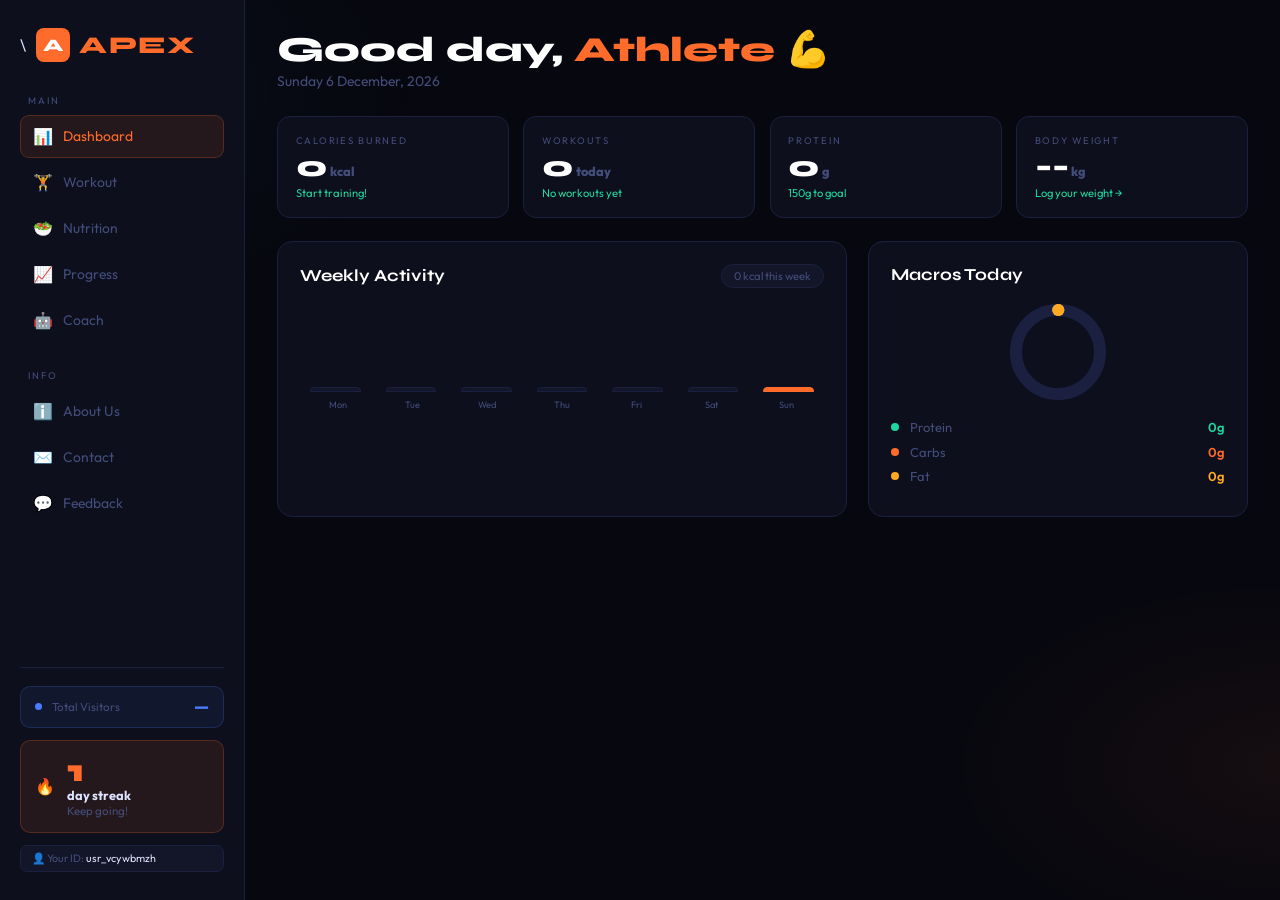
==== commit 63b150ac: "Update index.html" ====
--- a/index.html
+++ b/index.html
@@ -8,7 +8,7 @@
   <link
     href="https://fonts.googleapis.com/css2?family=Syne:wght@700;800&family=Outfit:wght@300;400;500;600&display=swap"
     rel="stylesheet">
-  <link rel="stylesheet" href="Apex.css"> 
+  <link rel="stylesheet" href="style.css"> 
 </head>
 
 <body>
--- a/style.css
+++ b/style.css
@@ -0,0 +1,1574 @@
+  
+    :root {
+      --bg: #07080f;
+      --s1: #0d0f1c;
+      --s2: #131628;
+      --bdr: #1c2040;
+      --ora: #ff6b2b;
+      --ora2: rgba(255, 107, 43, .1);
+      --ora3: rgba(255, 107, 43, .22);
+      --blu: #4a7cff;
+      --grn: #1fd6a0;
+      --red: #ff3d5a;
+      --amb: #ffaa22;
+      --txt: #dce4ff;
+      --mut: #434d7a;
+      --wht: #fff;
+    }
+
+    * {
+      box-sizing: border-box;
+      margin: 0;
+      padding: 0;
+    }
+
+    html {
+      scroll-behavior: smooth;
+    }
+
+    body {
+      background: var(--bg);
+      color: var(--txt);
+      font-family: 'Outfit', sans-serif;
+      min-height: 100vh;
+      overflow-x: hidden;
+    }
+
+    body::before {
+      content: '';
+      position: fixed;
+      inset: 0;
+      background: radial-gradient(ellipse 60% 50% at 0% 10%, rgba(74, 124, 255, .06), transparent 55%), radial-gradient(ellipse 50% 40% at 100% 85%, rgba(255, 107, 43, .06), transparent 55%);
+      pointer-events: none;
+      z-index: 0;
+    }
+
+    .app {
+      position: relative;
+      z-index: 1;
+      display: grid;
+      grid-template-columns: 245px 1fr;
+      min-height: 100vh;
+    }
+
+    @media(max-width:860px) {
+      .app {
+        grid-template-columns: 1fr;
+      }
+    }
+
+    .sb {
+      background: var(--s1);
+      border-right: 1px solid var(--bdr);
+      padding: 1.75rem 1.25rem;
+      display: flex;
+      flex-direction: column;
+      position: sticky;
+      top: 0;
+      height: 100vh;
+      overflow-y: auto;
+    }
+
+    .logo {
+      display: flex;
+      align-items: center;
+      gap: .6rem;
+      margin-bottom: 2rem;
+    }
+
+    .logo-box {
+      width: 34px;
+      height: 34px;
+      background: var(--ora);
+      border-radius: 8px;
+      display: flex;
+      align-items: center;
+      justify-content: center;
+      font-family: 'Syne';
+      font-size: 1.1rem;
+      font-weight: 800;
+      color: #fff;
+    }
+
+    .logo-txt {
+      font-family: 'Syne';
+      font-size: 1.5rem;
+      font-weight: 800;
+      color: var(--ora);
+      letter-spacing: .06em;
+    }
+
+    .nav-grp {
+      margin-bottom: 1.5rem;
+    }
+
+    .nav-lbl {
+      font-size: .6rem;
+      letter-spacing: .22em;
+      color: var(--mut);
+      text-transform: uppercase;
+      margin-bottom: .55rem;
+      padding-left: .5rem;
+    }
+
+    .ni {
+      display: flex;
+      align-items: center;
+      gap: .65rem;
+      padding: .65rem .75rem;
+      border-radius: 9px;
+      cursor: pointer;
+      transition: .18s;
+      font-size: .87rem;
+      color: var(--mut);
+      border: 1px solid transparent;
+      margin-bottom: .2rem;
+    }
+
+    .ni:hover {
+      background: var(--ora2);
+      color: var(--txt);
+    }
+
+    .ni.on {
+      background: var(--ora2);
+      color: var(--ora);
+      border-color: var(--ora3);
+    }
+
+    .ni-ico {
+      font-size: 1rem;
+      width: 20px;
+      text-align: center;
+    }
+
+    .sb-footer {
+      margin-top: auto;
+      padding-top: 1.1rem;
+      border-top: 1px solid var(--bdr);
+      display: flex;
+      flex-direction: column;
+      gap: .75rem;
+    }
+
+    .streak-box {
+      background: var(--ora2);
+      border: 1px solid var(--ora3);
+      border-radius: 10px;
+      padding: .875rem;
+      display: flex;
+      align-items: center;
+      gap: .75rem;
+    }
+
+    .streak-num {
+      font-family: 'Syne';
+      font-size: 2rem;
+      font-weight: 800;
+      color: var(--ora);
+      line-height: 1;
+    }
+
+    .streak-info {
+      font-size: .72rem;
+      color: var(--mut);
+    }
+
+    .streak-info strong {
+      color: var(--txt);
+      display: block;
+      font-size: .8rem;
+    }
+
+    /* visitor counter pill */
+    .vis-box {
+      background: rgba(74, 124, 255, .08);
+      border: 1px solid rgba(74, 124, 255, .2);
+      border-radius: 10px;
+      padding: .65rem .875rem;
+      display: flex;
+      align-items: center;
+      gap: .6rem;
+      font-size: .78rem;
+      color: var(--mut);
+    }
+
+    .vis-dot {
+      width: 7px;
+      height: 7px;
+      border-radius: 50%;
+      background: var(--blu);
+      animation: bl 1.5s infinite;
+      flex-shrink: 0;
+    }
+
+    .vis-num {
+      font-family: 'Syne';
+      font-size: 1rem;
+      font-weight: 800;
+      color: var(--blu);
+    }
+
+    @keyframes bl {
+
+      0%,
+      100% {
+        opacity: 1
+      }
+
+      50% {
+        opacity: .2
+      }
+    }
+
+    /* user tag */
+    .user-tag {
+      font-size: .67rem;
+      color: var(--mut);
+      background: var(--s2);
+      border: 1px solid var(--bdr);
+      border-radius: 7px;
+      padding: .35rem .7rem;
+      word-break: break-all;
+    }
+
+    .user-tag span {
+      color: var(--txt);
+    }
+
+    .mob-bar {
+      display: none;
+      position: fixed;
+      top: 0;
+      left: 0;
+      right: 0;
+      z-index: 50;
+      background: rgba(7, 8, 15, .9);
+      backdrop-filter: blur(12px);
+      border-bottom: 1px solid var(--bdr);
+      padding: .75rem 1.25rem;
+      align-items: center;
+      justify-content: space-between;
+    }
+
+    .mob-logo {
+      font-family: 'Syne';
+      font-size: 1.3rem;
+      font-weight: 800;
+      color: var(--ora);
+    }
+
+    .mob-btn {
+      background: none;
+      border: 1px solid var(--bdr);
+      color: var(--txt);
+      padding: 5px 11px;
+      border-radius: 7px;
+      cursor: pointer;
+      font-size: .95rem;
+    }
+
+    .overlay {
+      display: none;
+      position: fixed;
+      inset: 0;
+      background: rgba(0, 0, 0, .55);
+      z-index: 45;
+    }
+
+    .overlay.show {
+      display: block;
+    }
+
+    @media(max-width:860px) {
+      .mob-bar {
+        display: flex;
+      }
+
+      .sb {
+        position: fixed;
+        left: -245px;
+        top: 0;
+        height: 100vh;
+        z-index: 50;
+        transition: left .25s;
+      }
+
+      .sb.open {
+        left: 0;
+      }
+
+      .main {
+        padding-top: 56px;
+      }
+
+      .app {
+        grid-template-columns: 1fr;
+      }
+    }
+
+    .main {
+      padding: 2rem;
+      overflow-y: auto;
+    }
+
+    @media(max-width:580px) {
+      .main {
+        padding: 1rem;
+      }
+    }
+
+    .page {
+      display: none;
+      animation: up .3s ease both;
+    }
+
+    .page.on {
+      display: block;
+    }
+
+    @keyframes up {
+      from {
+        opacity: 0;
+        transform: translateY(12px)
+      }
+
+      to {
+        opacity: 1;
+        transform: translateY(0)
+      }
+    }
+
+    .card {
+      background: var(--s1);
+      border: 1px solid var(--bdr);
+      border-radius: 15px;
+      padding: 1.4rem;
+    }
+
+    .card-sm {
+      background: var(--s2);
+      border: 1px solid var(--bdr);
+      border-radius: 11px;
+      padding: .95rem;
+    }
+
+    .pg-title {
+      font-family: 'Syne';
+      font-size: 2.2rem;
+      font-weight: 800;
+      color: var(--wht);
+      line-height: 1.05;
+      margin-bottom: .2rem;
+    }
+
+    .pg-title em {
+      color: var(--ora);
+      font-style: normal;
+    }
+
+    .pg-sub {
+      color: var(--mut);
+      font-size: .87rem;
+      margin-bottom: 1.6rem;
+    }
+
+    .sec-hd {
+      display: flex;
+      align-items: center;
+      justify-content: space-between;
+      margin-bottom: .9rem;
+    }
+
+    .sec-title {
+      font-family: 'Syne';
+      font-size: 1.05rem;
+      font-weight: 700;
+      color: var(--wht);
+    }
+
+    .badge {
+      background: var(--s2);
+      border: 1px solid var(--bdr);
+      color: var(--mut);
+      font-size: .7rem;
+      padding: .25rem .75rem;
+      border-radius: 100px;
+    }
+
+    .inp {
+      background: var(--s2);
+      border: 1px solid var(--bdr);
+      color: var(--txt);
+      padding: .68rem .9rem;
+      border-radius: 9px;
+      font-family: 'Outfit';
+      font-size: .86rem;
+      outline: none;
+      transition: border-color .2s;
+      width: 100%;
+    }
+
+    .inp:focus {
+      border-color: var(--ora3);
+    }
+
+    select.inp option {
+      background: var(--s1);
+    }
+
+    .btn {
+      background: var(--ora);
+      color: #fff;
+      border: none;
+      padding: .68rem 1.3rem;
+      border-radius: 9px;
+      font-family: 'Outfit';
+      font-size: .87rem;
+      font-weight: 600;
+      cursor: pointer;
+      transition: .18s;
+      display: inline-flex;
+      align-items: center;
+      gap: .4rem;
+    }
+
+    .btn:hover {
+      background: #ff8450;
+      transform: translateY(-1px);
+    }
+
+    .btn:disabled {
+      opacity: .5;
+      cursor: not-allowed;
+      transform: none;
+    }
+
+    .btn-ghost {
+      background: transparent;
+      border: 1px solid var(--bdr);
+      color: var(--mut);
+      padding: .68rem 1.2rem;
+      border-radius: 9px;
+      font-family: 'Outfit';
+      font-size: .87rem;
+      cursor: pointer;
+      transition: .18s;
+    }
+
+    .btn-ghost:hover {
+      border-color: var(--ora3);
+      color: var(--txt);
+    }
+
+    .g2 {
+      display: grid;
+      grid-template-columns: 1fr 1fr;
+      gap: .7rem;
+    }
+
+    .lbl {
+      font-size: .7rem;
+      color: var(--mut);
+      display: block;
+      margin-bottom: .3rem;
+    }
+
+    /* SETUP BANNER */
+    .setup-banner {
+      background: rgba(255, 107, 43, .07);
+      border: 1px solid var(--ora3);
+      border-radius: 12px;
+      padding: 1rem 1.25rem;
+      margin-bottom: 1.5rem;
+      display: flex;
+      align-items: flex-start;
+      gap: .875rem;
+    }
+
+    .setup-banner.hidden {
+      display: none;
+    }
+
+    .setup-ico {
+      font-size: 1.4rem;
+      flex-shrink: 0;
+    }
+
+    .setup-title {
+      font-weight: 600;
+      color: var(--ora);
+      font-size: .88rem;
+      margin-bottom: .25rem;
+    }
+
+    .setup-txt {
+      font-size: .78rem;
+      color: var(--mut);
+      line-height: 1.6;
+    }
+
+    .setup-txt a {
+      color: var(--ora);
+      text-decoration: none;
+    }
+
+    .setup-txt a:hover {
+      text-decoration: underline;
+    }
+
+    /* DASHBOARD */
+    .stats4 {
+      display: grid;
+      grid-template-columns: repeat(4, 1fr);
+      gap: .9rem;
+      margin-bottom: 1.4rem;
+    }
+
+    @media(max-width:1050px) {
+      .stats4 {
+        grid-template-columns: repeat(2, 1fr);
+      }
+    }
+
+    .sc {
+      background: var(--s1);
+      border: 1px solid var(--bdr);
+      border-radius: 13px;
+      padding: 1.1rem;
+      transition: border-color .2s;
+    }
+
+    .sc:hover {
+      border-color: var(--ora3);
+    }
+
+    .sc-lbl {
+      font-size: .6rem;
+      letter-spacing: .18em;
+      color: var(--mut);
+      text-transform: uppercase;
+      margin-bottom: .35rem;
+    }
+
+    .sc-val {
+      font-family: 'Syne';
+      font-size: 1.85rem;
+      font-weight: 800;
+      color: var(--wht);
+      line-height: 1;
+    }
+
+    .sc-val .u {
+      font-size: .8rem;
+      color: var(--mut);
+      font-family: 'Outfit';
+    }
+
+    .sc-note {
+      font-size: .7rem;
+      margin-top: .25rem;
+      color: var(--grn);
+    }
+
+    .dash2 {
+      display: grid;
+      grid-template-columns: 3fr 2fr;
+      gap: 1.3rem;
+    }
+
+    @media(max-width:960px) {
+      .dash2 {
+        grid-template-columns: 1fr;
+      }
+    }
+
+    .bars {
+      display: flex;
+      align-items: flex-end;
+      gap: 5px;
+      height: 90px;
+      margin: .75rem 0 .4rem;
+    }
+
+    .bc {
+      flex: 1;
+      display: flex;
+      align-items: flex-end;
+      justify-content: center;
+      height: 100%;
+    }
+
+    .bf {
+      width: 75%;
+      border-radius: 4px 4px 0 0;
+      background: var(--s2);
+      border: 1px solid var(--bdr);
+      transition: .3s;
+      min-height: 5px;
+    }
+
+    .bf.now {
+      background: var(--ora);
+      border-color: var(--ora);
+    }
+
+    .day-row {
+      display: flex;
+      justify-content: space-between;
+    }
+
+    .day-row span {
+      flex: 1;
+      text-align: center;
+      font-size: .58rem;
+      color: var(--mut);
+    }
+
+    .rr {
+      display: flex;
+      align-items: center;
+      gap: .7rem;
+      margin-bottom: .55rem;
+      font-size: .81rem;
+    }
+
+    .rr-dot {
+      width: 8px;
+      height: 8px;
+      border-radius: 50%;
+      flex-shrink: 0;
+    }
+
+    .rr-nm {
+      color: var(--mut);
+      flex: 1;
+    }
+
+    /* WORKOUT */
+    .wg {
+      display: grid;
+      grid-template-columns: 1fr 1fr;
+      gap: 1.3rem;
+      margin-bottom: 1.3rem;
+    }
+
+    @media(max-width:780px) {
+      .wg {
+        grid-template-columns: 1fr;
+      }
+    }
+
+    .ex-item {
+      background: var(--s2);
+      border: 1px solid var(--bdr);
+      border-radius: 9px;
+      padding: .85rem;
+      display: flex;
+      align-items: center;
+      gap: .85rem;
+      margin-bottom: .55rem;
+      transition: border-color .18s;
+    }
+
+    .ex-item:hover {
+      border-color: var(--ora3);
+    }
+
+    .ex-ico {
+      width: 34px;
+      height: 34px;
+      border-radius: 7px;
+      background: var(--ora2);
+      display: flex;
+      align-items: center;
+      justify-content: center;
+      font-size: 1rem;
+      flex-shrink: 0;
+    }
+
+    .ex-n {
+      font-size: .86rem;
+      font-weight: 500;
+    }
+
+    .ex-m {
+      font-size: .72rem;
+      color: var(--mut);
+    }
+
+    .ex-k {
+      font-size: .76rem;
+      color: var(--ora);
+      margin-left: auto;
+      white-space: nowrap;
+    }
+
+    .del {
+      background: none;
+      border: none;
+      color: var(--mut);
+      cursor: pointer;
+      padding: 3px 6px;
+      border-radius: 5px;
+      transition: .15s;
+      font-size: .85rem;
+    }
+
+    .del:hover {
+      color: var(--red);
+      background: rgba(255, 61, 90, .1);
+    }
+
+    /* NUTRITION */
+    .nut5 {
+      display: grid;
+      grid-template-columns: repeat(5, 1fr);
+      gap: .8rem;
+      margin-bottom: 1.3rem;
+    }
+
+    @media(max-width:900px) {
+      .nut5 {
+        grid-template-columns: repeat(3, 1fr);
+      }
+    }
+
+    @media(max-width:480px) {
+      .nut5 {
+        grid-template-columns: repeat(2, 1fr);
+      }
+    }
+
+    .nc {
+      background: var(--s2);
+      border: 1px solid var(--bdr);
+      border-radius: 11px;
+      padding: .9rem;
+      text-align: center;
+    }
+
+    .nc-ico {
+      font-size: 1.3rem;
+      margin-bottom: .25rem;
+    }
+
+    .nc-v {
+      font-family: 'Syne';
+      font-size: 1.4rem;
+      font-weight: 800;
+      line-height: 1;
+    }
+
+    .nc-l {
+      font-size: .62rem;
+      color: var(--mut);
+      margin-top: .18rem;
+    }
+
+    .ng2 {
+      display: grid;
+      grid-template-columns: 1fr 1fr;
+      gap: 1.3rem;
+    }
+
+    @media(max-width:700px) {
+      .ng2 {
+        grid-template-columns: 1fr;
+      }
+    }
+
+    .mbr {
+      display: flex;
+      align-items: center;
+      gap: .7rem;
+      margin-bottom: .6rem;
+    }
+
+    .mbr-nm {
+      font-size: .76rem;
+      color: var(--mut);
+      width: 65px;
+    }
+
+    .mbr-tr {
+      flex: 1;
+      height: 6px;
+      background: var(--bdr);
+      border-radius: 100px;
+      overflow: hidden;
+    }
+
+    .mbr-fi {
+      height: 100%;
+      border-radius: 100px;
+      transition: width .5s;
+    }
+
+    /* food search */
+    .food-search-box {
+      position: relative;
+      margin-bottom: .75rem;
+    }
+
+    .food-results {
+      position: absolute;
+      top: 100%;
+      left: 0;
+      right: 0;
+      background: var(--s1);
+      border: 1px solid var(--bdr);
+      border-radius: 9px;
+      z-index: 20;
+      max-height: 200px;
+      overflow-y: auto;
+      display: none;
+    }
+
+    .food-results.show {
+      display: block;
+    }
+
+    .food-result-item {
+      padding: .65rem .9rem;
+      cursor: pointer;
+      font-size: .84rem;
+      border-bottom: 1px solid var(--bdr);
+      transition: .15s;
+    }
+
+    .food-result-item:last-child {
+      border-bottom: none;
+    }
+
+    .food-result-item:hover {
+      background: var(--s2);
+      color: var(--ora);
+    }
+
+    .food-result-name {
+      font-weight: 500;
+    }
+
+    .food-result-meta {
+      font-size: .7rem;
+      color: var(--mut);
+    }
+
+    .fetch-spinner {
+      display: inline-block;
+      width: 14px;
+      height: 14px;
+      border: 2px solid var(--bdr);
+      border-top-color: var(--ora);
+      border-radius: 50%;
+      animation: spin .7s linear infinite;
+      vertical-align: middle;
+      margin-right: .4rem;
+    }
+
+    @keyframes spin {
+      to {
+        transform: rotate(360deg)
+      }
+    }
+
+    .api-badge {
+      display: inline-flex;
+      align-items: center;
+      gap: .35rem;
+      background: rgba(31, 214, 160, .07);
+      border: 1px solid rgba(31, 214, 160, .2);
+      color: var(--grn);
+      font-size: .65rem;
+      padding: .2rem .6rem;
+      border-radius: 100px;
+      margin-left: .5rem;
+    }
+
+    /* PROGRESS */
+    .pg2 {
+      display: grid;
+      grid-template-columns: 1fr 1fr;
+      gap: 1.3rem;
+      margin-bottom: 1.3rem;
+    }
+
+    @media(max-width:680px) {
+      .pg2 {
+        grid-template-columns: 1fr;
+      }
+    }
+
+    .pb-item {
+      display: flex;
+      align-items: center;
+      gap: .85rem;
+      background: var(--s2);
+      border: 1px solid var(--bdr);
+      border-radius: 9px;
+      padding: .8rem;
+      margin-bottom: .55rem;
+    }
+
+    .pb-r {
+      font-family: 'Syne';
+      font-size: 1.25rem;
+      font-weight: 800;
+      color: var(--ora);
+      width: 22px;
+    }
+
+    /* COACH */
+    .coach-wrap {
+      display: grid;
+      grid-template-columns: 1fr 285px;
+      gap: 1.3rem;
+    }
+
+    @media(max-width:940px) {
+      .coach-wrap {
+        grid-template-columns: 1fr;
+      }
+    }
+
+    .chat-box {
+      background: var(--s1);
+      border: 1px solid var(--bdr);
+      border-radius: 15px;
+      display: flex;
+      flex-direction: column;
+    }
+
+    .chat-hd {
+      padding: .9rem 1.35rem;
+      border-bottom: 1px solid var(--bdr);
+      display: flex;
+      align-items: center;
+      gap: .85rem;
+    }
+
+    .ai-av {
+      width: 36px;
+      height: 36px;
+      background: var(--ora);
+      border-radius: 9px;
+      display: flex;
+      align-items: center;
+      justify-content: center;
+      font-size: 1.15rem;
+    }
+
+    .ai-nm {
+      font-weight: 600;
+      font-size: .9rem;
+    }
+
+    .ai-st {
+      font-size: .68rem;
+      color: var(--grn);
+      display: flex;
+      align-items: center;
+      gap: .3rem;
+    }
+
+    .ai-st::before {
+      content: '';
+      width: 5px;
+      height: 5px;
+      border-radius: 50%;
+      background: var(--grn);
+      display: inline-block;
+      animation: bl 1.5s infinite;
+    }
+
+    .chat-msgs {
+      padding: 1.1rem;
+      display: flex;
+      flex-direction: column;
+      gap: .85rem;
+      min-height: 280px;
+      max-height: 360px;
+      overflow-y: auto;
+    }
+
+    .chat-msgs::-webkit-scrollbar {
+      width: 3px;
+    }
+
+    .chat-msgs::-webkit-scrollbar-thumb {
+      background: var(--bdr);
+    }
+
+    .msg {
+      max-width: 82%;
+      display: flex;
+      flex-direction: column;
+      gap: .18rem;
+    }
+
+    .msg.u {
+      align-self: flex-end;
+      align-items: flex-end;
+    }
+
+    .msg.a {
+      align-self: flex-start;
+    }
+
+    .bub {
+      padding: .65rem .95rem;
+      border-radius: 12px;
+      font-size: .84rem;
+      line-height: 1.6;
+    }
+
+    .msg.u .bub {
+      background: var(--ora);
+      color: #fff;
+      border-radius: 12px 12px 2px 12px;
+    }
+
+    .msg.a .bub {
+      background: var(--s2);
+      border: 1px solid var(--bdr);
+      border-radius: 12px 12px 12px 2px;
+    }
+
+    .msg-t {
+      font-size: .6rem;
+      color: var(--mut);
+    }
+
+    .qps {
+      display: flex;
+      flex-wrap: wrap;
+      gap: .4rem;
+      padding: .45rem 1.1rem .6rem;
+    }
+
+    .qp {
+      background: none;
+      border: 1px solid var(--bdr);
+      color: var(--mut);
+      padding: 4px 10px;
+      border-radius: 100px;
+      font-size: .7rem;
+      cursor: pointer;
+      transition: .18s;
+      font-family: 'Outfit';
+    }
+
+    .qp:hover {
+      border-color: var(--ora3);
+      color: var(--ora);
+    }
+
+    .chat-inp-row {
+      display: flex;
+      gap: .6rem;
+      padding: .9rem 1.1rem;
+      border-top: 1px solid var(--bdr);
+    }
+
+    .chat-inp-row input {
+      flex: 1;
+      background: var(--s2);
+      border: 1px solid var(--bdr);
+      color: var(--txt);
+      padding: .65rem .9rem;
+      border-radius: 9px;
+      font-family: 'Outfit';
+      font-size: .85rem;
+      outline: none;
+      transition: .2s;
+    }
+
+    .chat-inp-row input:focus {
+      border-color: var(--ora3);
+    }
+
+    .send-btn {
+      width: 38px;
+      height: 38px;
+      border-radius: 9px;
+      background: var(--ora);
+      border: none;
+      color: #fff;
+      cursor: pointer;
+      font-size: 1rem;
+      display: flex;
+      align-items: center;
+      justify-content: center;
+      transition: .18s;
+      flex-shrink: 0;
+    }
+
+    .send-btn:hover {
+      background: #ff8450;
+    }
+
+    .chk-item {
+      display: flex;
+      align-items: center;
+      gap: .7rem;
+      padding: .5rem 0;
+      border-bottom: 1px solid var(--bdr);
+      font-size: .81rem;
+    }
+
+    .chk-item:last-child {
+      border-bottom: none;
+    }
+
+    .chk-box {
+      width: 16px;
+      height: 16px;
+      border-radius: 4px;
+      border: 1px solid var(--bdr);
+      flex-shrink: 0;
+      display: flex;
+      align-items: center;
+      justify-content: center;
+      font-size: .62rem;
+    }
+
+    .chk-box.done {
+      background: var(--grn);
+      border-color: var(--grn);
+      color: #fff;
+    }
+
+    .tip-card {
+      background: var(--ora2);
+      border: 1px solid var(--ora3);
+      border-radius: 13px;
+      padding: 1.1rem;
+    }
+
+    .tip-lbl {
+      font-size: .62rem;
+      letter-spacing: .18em;
+      color: var(--ora);
+      text-transform: uppercase;
+      margin-bottom: .45rem;
+    }
+
+    .tip-txt {
+      font-size: .82rem;
+      line-height: 1.65;
+      color: var(--txt);
+    }
+
+    /* ABOUT */
+    .ah {
+      background: linear-gradient(135deg, rgba(74, 124, 255, .09), rgba(255, 107, 43, .07));
+      border: 1px solid var(--bdr);
+      border-radius: 16px;
+      padding: 2.25rem;
+      margin-bottom: 1.5rem;
+      position: relative;
+      overflow: hidden;
+    }
+
+    .ah::after {
+      content: 'APEX';
+      position: absolute;
+      right: -5px;
+      bottom: -18px;
+      font-family: 'Syne';
+      font-size: 7rem;
+      font-weight: 800;
+      color: rgba(255, 107, 43, .05);
+      line-height: 1;
+      pointer-events: none;
+    }
+
+    .ah-tag {
+      display: inline-block;
+      background: var(--ora2);
+      border: 1px solid var(--ora3);
+      color: var(--ora);
+      font-size: .68rem;
+      padding: .28rem .8rem;
+      border-radius: 100px;
+      margin-bottom: .8rem;
+    }
+
+    .ah-title {
+      font-family: 'Syne';
+      font-size: 2.4rem;
+      font-weight: 800;
+      color: var(--wht);
+      line-height: 1.05;
+      margin-bottom: .65rem;
+    }
+
+    .ah-title em {
+      color: var(--ora);
+      font-style: normal;
+    }
+
+    .ah-sub {
+      font-size: .9rem;
+      color: var(--mut);
+      line-height: 1.72;
+      max-width: 520px;
+    }
+
+    .ab2 {
+      display: grid;
+      grid-template-columns: 1fr 1fr;
+      gap: 1.2rem;
+      margin-bottom: 1.5rem;
+    }
+
+    @media(max-width:720px) {
+      .ab2 {
+        grid-template-columns: 1fr;
+      }
+    }
+
+    .feat6 {
+      display: grid;
+      grid-template-columns: repeat(3, 1fr);
+      gap: .9rem;
+      margin-bottom: 1.5rem;
+    }
+
+    @media(max-width:820px) {
+      .feat6 {
+        grid-template-columns: repeat(2, 1fr);
+      }
+    }
+
+    @media(max-width:460px) {
+      .feat6 {
+        grid-template-columns: 1fr;
+      }
+    }
+
+    .fc {
+      background: var(--s1);
+      border: 1px solid var(--bdr);
+      border-radius: 13px;
+      padding: 1.2rem;
+      transition: .2s;
+    }
+
+    .fc:hover {
+      border-color: var(--ora3);
+      transform: translateY(-2px);
+    }
+
+    .fc-ico {
+      font-size: 1.5rem;
+      margin-bottom: .55rem;
+    }
+
+    .fc-ttl {
+      font-family: 'Syne';
+      font-size: .95rem;
+      font-weight: 700;
+      color: var(--wht);
+      margin-bottom: .35rem;
+    }
+
+    .fc-dsc {
+      font-size: .78rem;
+      color: var(--mut);
+      line-height: 1.65;
+    }
+
+    .team2 {
+      display: grid;
+      grid-template-columns: 1fr 1fr;
+      gap: 1.2rem;
+    }
+
+    @media(max-width:520px) {
+      .team2 {
+        grid-template-columns: 1fr;
+      }
+    }
+
+    .tc {
+      background: var(--s1);
+      border: 1px solid var(--bdr);
+      border-radius: 15px;
+      padding: 1.6rem;
+      text-align: center;
+    }
+
+    .tc-av {
+      width: 52px;
+      height: 52px;
+      border-radius: 50%;
+      color: #fff;
+      font-family: 'Syne';
+      font-size: 1.5rem;
+      font-weight: 800;
+      display: flex;
+      align-items: center;
+      justify-content: center;
+      margin: 0 auto .8rem;
+      box-shadow: 0 0 0 4px var(--ora2);
+    }
+
+    .tc-nm {
+      font-family: 'Syne';
+      font-size: 1.15rem;
+      font-weight: 700;
+      color: var(--wht);
+    }
+
+    .tc-role {
+      font-size: .68rem;
+      color: var(--ora);
+      letter-spacing: .1em;
+      text-transform: uppercase;
+      margin: .2rem 0 .45rem;
+    }
+
+    .tc-desc {
+      font-size: .78rem;
+      color: var(--mut);
+      line-height: 1.6;
+    }
+
+    /* CONTACT */
+    .cg {
+      display: grid;
+      grid-template-columns: 1fr 1fr;
+      gap: 1.3rem;
+    }
+
+    @media(max-width:720px) {
+      .cg {
+        grid-template-columns: 1fr;
+      }
+    }
+
+    .cperson {
+      display: flex;
+      align-items: center;
+      gap: 1rem;
+      padding: 1.1rem;
+      background: var(--s2);
+      border: 1px solid var(--bdr);
+      border-radius: 11px;
+      margin-bottom: .875rem;
+      flex-wrap: wrap;
+    }
+
+    .c-av {
+      width: 44px;
+      height: 44px;
+      border-radius: 11px;
+      font-family: 'Syne';
+      font-size: 1.3rem;
+      font-weight: 800;
+      display: flex;
+      align-items: center;
+      justify-content: center;
+      color: #fff;
+      flex-shrink: 0;
+    }
+
+    .c-nm {
+      font-weight: 600;
+      font-size: .9rem;
+      color: var(--wht);
+    }
+
+    .c-role {
+      font-size: .7rem;
+      color: var(--mut);
+    }
+
+    .c-mail {
+      font-size: .73rem;
+      color: var(--ora);
+      text-decoration: none;
+      word-break: break-all;
+      display: block;
+      margin-top: .15rem;
+    }
+
+    .c-mail:hover {
+      text-decoration: underline;
+    }
+
+    .ci-row {
+      display: flex;
+      gap: .85rem;
+      padding: .95rem;
+      background: var(--s2);
+      border: 1px solid var(--bdr);
+      border-radius: 11px;
+      margin-bottom: .75rem;
+    }
+
+    .ci-ico {
+      font-size: 1.2rem;
+      margin-top: .05rem;
+    }
+
+    .ci-lbl {
+      font-size: .62rem;
+      color: var(--mut);
+      text-transform: uppercase;
+      letter-spacing: .12em;
+    }
+
+    .ci-val {
+      font-size: .88rem;
+      font-weight: 600;
+      color: var(--txt);
+    }
+
+    .ci-sub {
+      font-size: .73rem;
+      color: var(--mut);
+    }
+
+    /* FEEDBACK */
+    .fbl {
+      display: flex;
+      gap: 1.3rem;
+      align-items: flex-start;
+    }
+
+    @media(max-width:820px) {
+      .fbl {
+        flex-direction: column;
+      }
+    }
+
+    .stars {
+      display: flex;
+      gap: .35rem;
+      margin: .45rem 0;
+    }
+
+    .star {
+      font-size: 1.7rem;
+      color: var(--bdr);
+      cursor: pointer;
+      transition: .15s;
+      line-height: 1;
+    }
+
+    .star:hover,
+    .star.on {
+      color: var(--amb);
+    }
+
+    .s-lbl {
+      font-size: .72rem;
+      color: var(--mut);
+    }
+
+    .chips {
+      display: flex;
+      flex-wrap: wrap;
+      gap: .4rem;
+      margin: .5rem 0 1rem;
+    }
+
+    .chip {
+      background: var(--s2);
+      border: 1px solid var(--bdr);
+      color: var(--mut);
+      padding: .38rem .85rem;
+      border-radius: 100px;
+      font-size: .74rem;
+      cursor: pointer;
+      transition: .18s;
+    }
+
+    .chip:hover {
+      border-color: var(--ora3);
+      color: var(--txt);
+    }
+
+    .chip.on {
+      background: var(--ora2);
+      border-color: var(--ora3);
+      color: var(--ora);
+    }
+
+    .fb-entry {
+      padding: .6rem 0;
+      border-bottom: 1px solid var(--bdr);
+      font-size: .78rem;
+    }
+
+    .fb-entry:last-child {
+      border-bottom: none;
+    }
+
+    /* API KEY SETTINGS PANEL */
+    .key-panel {
+      background: var(--s2);
+      border: 1px solid var(--bdr);
+      border-radius: 11px;
+      padding: 1rem 1.15rem;
+      margin-bottom: 1rem;
+    }
+
+    .key-panel-hd {
+      display: flex;
+      align-items: center;
+      justify-content: space-between;
+      cursor: pointer;
+      margin-bottom: 0;
+    }
+
+    .key-panel-hd span {
+      font-size: .8rem;
+      color: var(--mut);
+    }
+
+    .key-panel-body {
+      display: none;
+      margin-top: .875rem;
+    }
+
+    .key-panel-body.open {
+      display: block;
+    }
+
+    /* TOAST */
+    .toast {
+      position: fixed;
+      bottom: 1.75rem;
+      right: 1.75rem;
+      background: var(--s1);
+      border: 1px solid var(--bdr);
+      color: var(--txt);
+      padding: .7rem 1.2rem;
+      border-radius: 9px;
+      font-weight: 600;
+      font-size: .84rem;
+      z-index: 200;
+      transform: translateY(80px);
+      opacity: 0;
+      transition: .28s;
+      max-width: 300px;
+    }
+
+    .toast.show {
+      transform: translateY(0);
+      opacity: 1;
+    }
+
+    .toast.ok {
+      border-color: var(--grn);
+      color: var(--grn);
+    }
+
+    .toast.err {
+      border-color: var(--red);
+      color: var(--red);
+    }
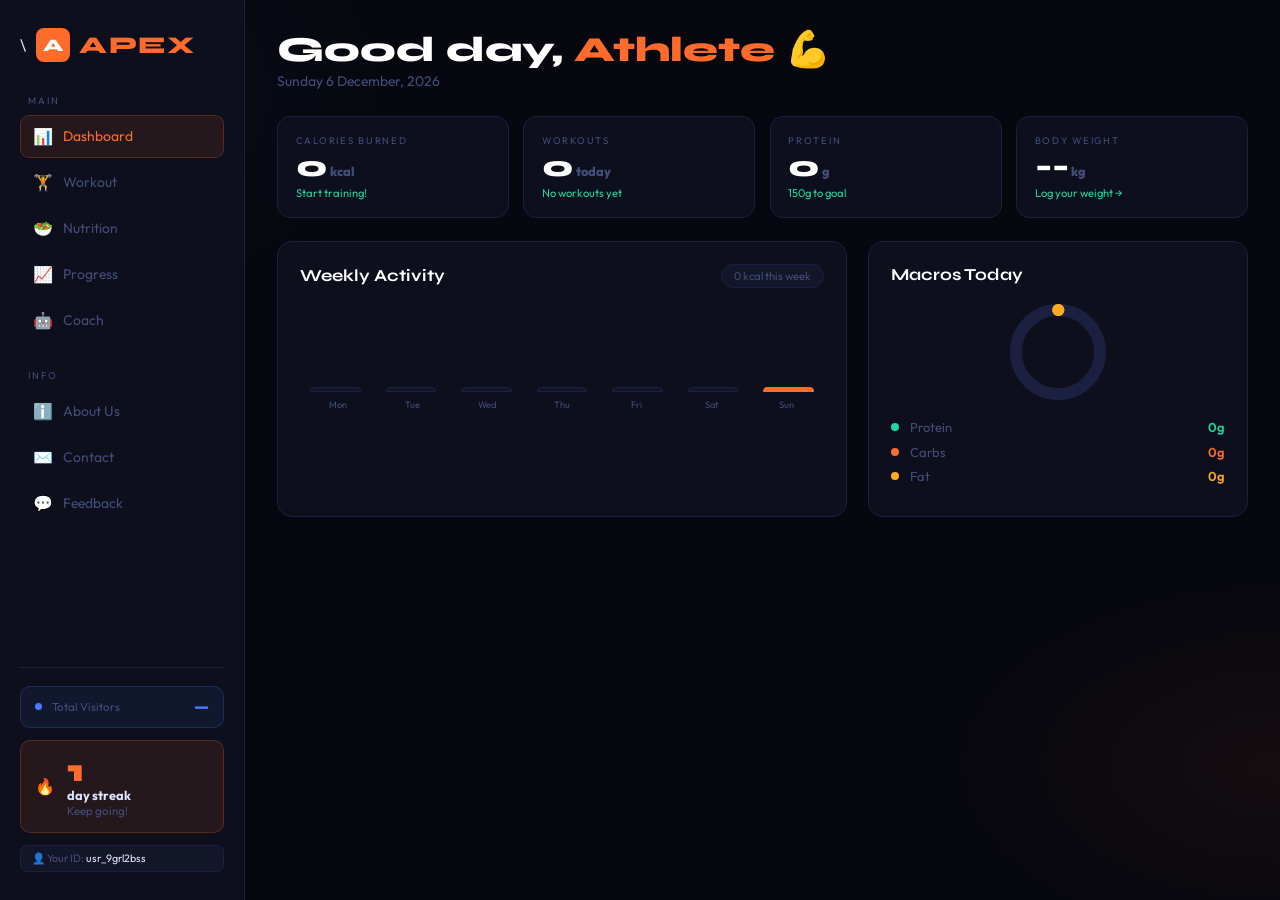
==== commit bb659b98: "Update index.html" ====
--- a/index.html
+++ b/index.html
@@ -575,7 +575,7 @@
 
   <div class="toast" id="toast"></div>
 
-  <script src="Apex.js"></script>
+  <script src="script.js"></script>
 </body>
 
                 </html>
